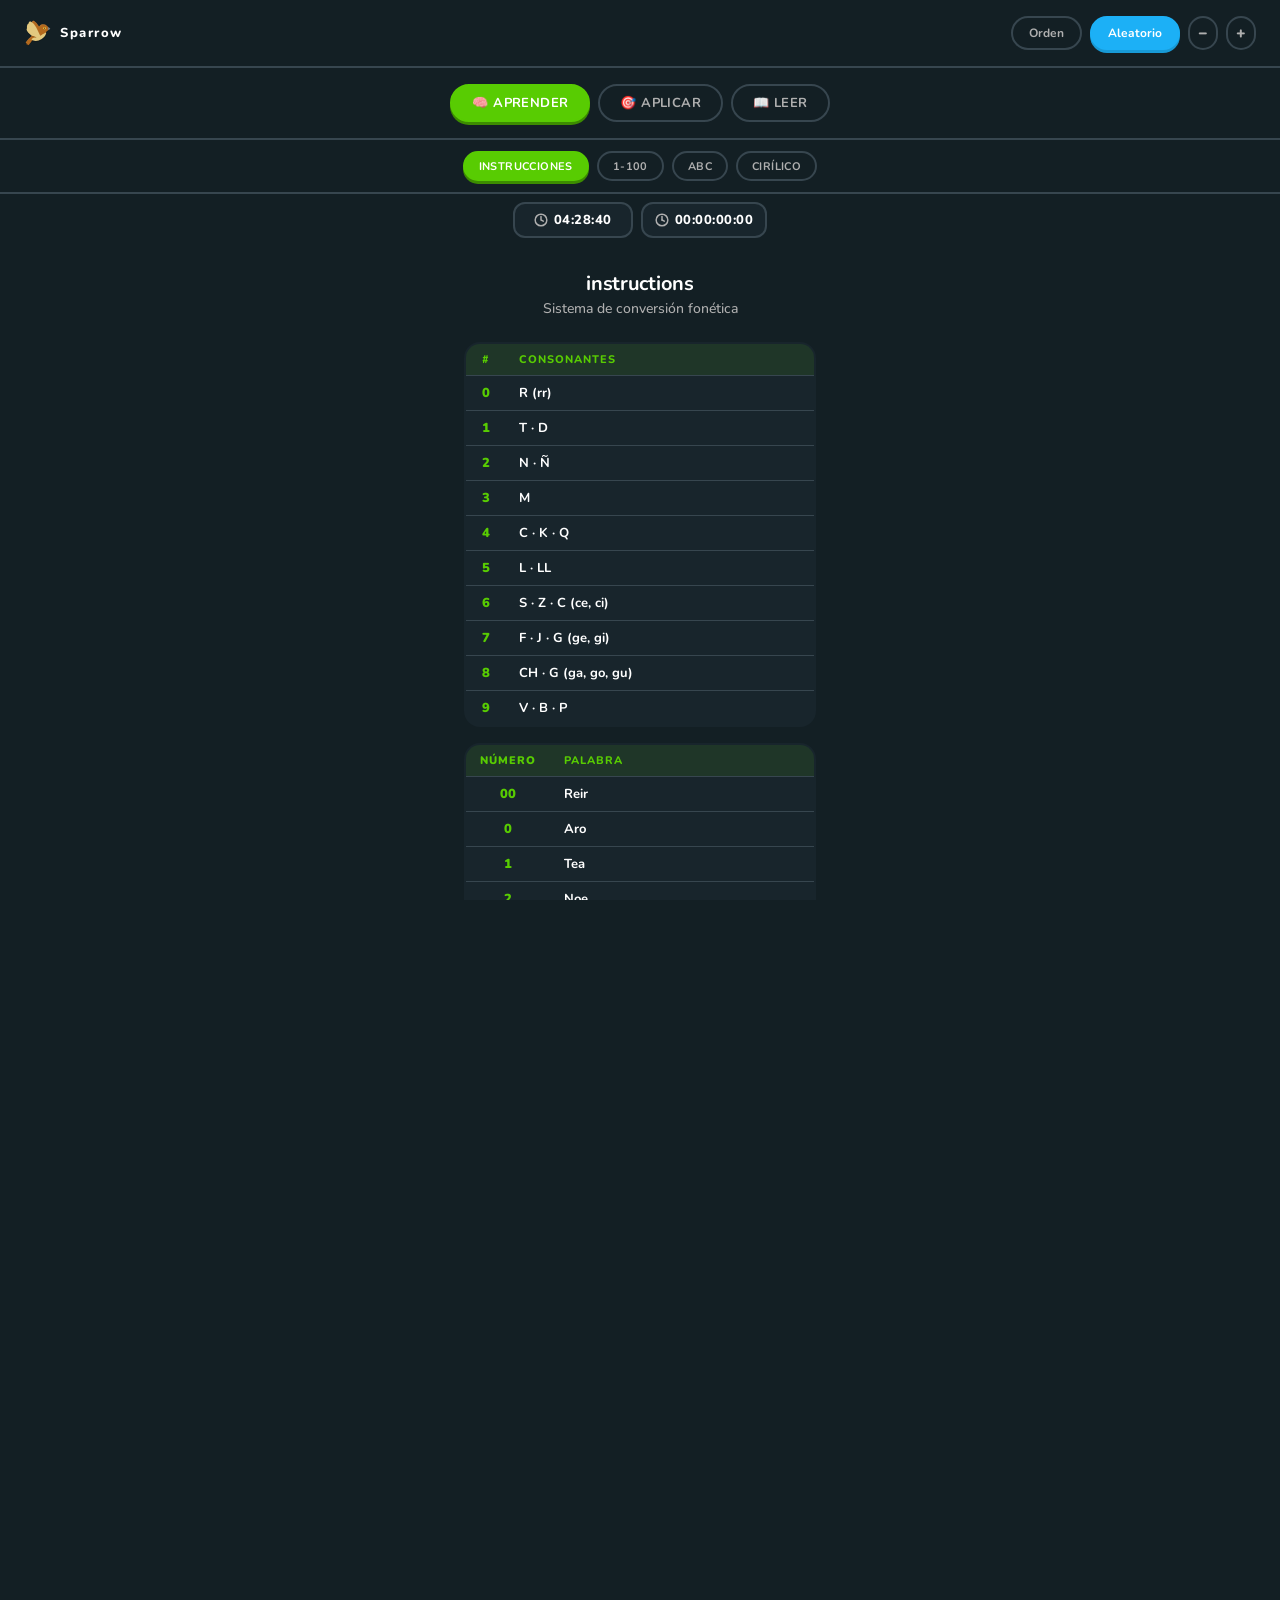
==== index.html @ 5f257c46 "feat: ABC con animales, cirílico con IPA, deck con caras nuevas, selección de palos y códigos C/T/P/" ====
<!DOCTYPE html>
<html lang="es">
<head>
<meta charset="UTF-8">
<meta name="viewport" content="width=device-width, initial-scale=1.0, user-scalable=no, viewport-fit=cover">
<meta name="theme-color" content="#131F24">
<meta name="apple-mobile-web-app-capable" content="yes">
<meta name="apple-mobile-web-app-status-bar-style" content="black-translucent">
<meta name="apple-mobile-web-app-title" content="Sparrow">
<title>Sparrow</title>
<link rel="icon" type="image/svg+xml" href="synaptic.svg">
<link rel="apple-touch-icon" href="icons/icon-192.png">
<link rel="manifest" href="manifest.json">
<link rel="stylesheet" href="css/style.css">
</head>
<body>

<div class="app">

  <div class="top-bar">
    <div class="top-bar-brand">
      <img src="synaptic.svg" class="logo-icon" width="28" height="28" alt="">
      <span class="logo-text">Sparrow</span>
    </div>
    <div class="top-bar-pills">
      <button class="mode-pill" id="modeOrden">Orden</button>
      <button class="mode-pill active" id="modeAleatorio">Aleatorio</button>
      <button class="mode-pill font-pill" id="fontDown">−</button>
      <button class="mode-pill font-pill" id="fontUp">+</button>
    </div>
  </div>

  <nav class="category-pills" id="mainMenu">
    <button class="cat-pill main-pill aprender-pill" data-menu="aprender">🧠 Aprender</button>
    <button class="cat-pill main-pill aplicar-pill" data-menu="aplicar">🎯 Aplicar</button>
    <button class="cat-pill main-pill leer-pill" data-menu="leer">📖 Leer</button>
  </nav>
  <nav class="sub-pills" id="subMenu"></nav>

  <div class="info-bar">
    <div class="info-module clock-module">
      <svg width="14" height="14" viewBox="0 0 24 24" fill="none" stroke="#AFAFAF" stroke-width="2.5" stroke-linecap="round" stroke-linejoin="round"><circle cx="12" cy="12" r="10"/><polyline points="12 6 12 12 16 14"/></svg>
      <span class="info-value" id="clockDisplay">00:00:00</span>
    </div>
    <div class="info-module timer-module">
      <svg width="14" height="14" viewBox="0 0 24 24" fill="none" stroke="#AFAFAF" stroke-width="2.5" stroke-linecap="round" stroke-linejoin="round"><circle cx="12" cy="12" r="10"/><line x1="12" y1="6" x2="12" y2="12"/><line x1="12" y1="12" x2="16" y2="14"/></svg>
      <span class="info-value" id="timerDisplay">00:00:00:00</span>
    </div>
  </div>

  <main class="content">
    <div class="lesson-header">
      <h2 class="lesson-title" id="lessonTitle">Selecciona un grupo</h2>
      <p class="lesson-subtitle" id="lessonSubtitle">para comenzar a memorizar</p>
    </div>
    <div class="numbers-config" id="numbersConfig" style="display:none">
      <div class="config-arrows">
        <button class="config-arrow" id="numCountUp">▲</button>
        <button class="config-arrow" id="numCountDown">▼</button>
      </div>
      <div class="config-row">
        <label class="config-label">Cantidad</label>
        <input type="number" class="config-input" id="numCount" value="2" min="1" max="100" inputmode="numeric">
      </div>
      <div class="config-row">
        <label class="config-label">Desde</label>
        <input type="number" class="config-input" id="numFrom" value="0" min="0" inputmode="numeric">
      </div>
      <div class="config-row">
        <label class="config-label">Hasta</label>
        <input type="number" class="config-input" id="numTo" value="9" min="1" inputmode="numeric">
      </div>
    </div>
    <div class="binario-config" id="binarioConfig" style="display:none">
      <div class="config-arrows">
        <button class="config-arrow" id="binCountUp">▲</button>
        <button class="config-arrow" id="binCountDown">▼</button>
      </div>
      <div class="config-row">
        <label class="config-label">Cantidad</label>
        <input type="number" class="config-input" id="binCount" value="5" min="1" max="50" inputmode="numeric">
      </div>
    </div>
    <div class="deck-config" id="deckConfig" style="display:none">
      <div class="deck-count-row">
        <div class="config-arrows">
          <button class="config-arrow" id="deckCountUp">▲</button>
          <button class="config-arrow" id="deckCountDown">▼</button>
        </div>
        <div class="config-row">
          <label class="config-label">Cantidad</label>
          <input type="number" class="config-input" id="deckCount" value="1" min="1" max="52" inputmode="numeric">
        </div>
      </div>
      <div class="deck-suits" id="deckSuits">
        <button class="mode-pill suit-pill active" id="suitAll" title="Todos los palos" aria-label="Todos los palos">
          <svg width="18" height="18" viewBox="0 0 24 24" fill="none" stroke="currentColor" stroke-width="2" stroke-linecap="round" stroke-linejoin="round"><rect x="3" y="6" width="16" height="14" rx="2"/><path d="M6 4h13a2 2 0 0 1 2 2v11"/></svg>
        </button>
        <button class="mode-pill suit-pill active" data-suit="♥">♥</button>
        <button class="mode-pill suit-pill active" data-suit="♣">♣</button>
        <button class="mode-pill suit-pill active" data-suit="♠">♠</button>
        <button class="mode-pill suit-pill active" data-suit="♦">♦</button>
      </div>
    </div>
    <div class="personal-config" id="personalConfig" style="display:none">
      <textarea class="personal-textarea" id="personalTextarea" rows="3" placeholder="Pega tus palabras... (coma, espacio o salto de línea)"></textarea>
      <div class="personal-modes">
        <button class="mode-pill" id="personalWord">Palabras</button>
        <button class="mode-pill active" id="personalStory">Historia</button>
      </div>
    </div>
    <div class="instructions-table" id="instructionsTable" style="display:none">
      <table>
        <thead><tr><th>#</th><th>Consonantes</th></tr></thead>
        <tbody>
          <tr><td>0</td><td>R (rr)</td></tr>
          <tr><td>1</td><td>T · D</td></tr>
          <tr><td>2</td><td>N · Ñ</td></tr>
          <tr><td>3</td><td>M</td></tr>
          <tr><td>4</td><td>C · K · Q</td></tr>
          <tr><td>5</td><td>L · LL</td></tr>
          <tr><td>6</td><td>S · Z · C (ce, ci)</td></tr>
          <tr><td>7</td><td>F · J · G (ge, gi)</td></tr>
          <tr><td>8</td><td>CH · G (ga, go, gu)</td></tr>
          <tr><td>9</td><td>V · B · P</td></tr>
        </tbody>
      </table>
      <table>
        <thead><tr><th>Número</th><th>Palabra</th></tr></thead>
        <tbody>
          <tr><td>00</td><td>Reir</td></tr>
          <tr><td>0</td><td>Aro</td></tr>
          <tr><td>1</td><td>Tea</td></tr>
          <tr><td>2</td><td>Noe</td></tr>
          <tr><td>3</td><td>Amo</td></tr>
          <tr><td>4</td><td>Oca</td></tr>
          <tr><td>5</td><td>Ley</td></tr>
          <tr><td>6</td><td>Oso</td></tr>
          <tr><td>7</td><td>Fea</td></tr>
          <tr><td>8</td><td>Ucha</td></tr>
          <tr><td>9</td><td>Ave</td></tr>
          <tr><td>10</td><td>Torre</td></tr>
          <tr><td>11</td><td>Teta</td></tr>
          <tr><td>12</td><td>Tina</td></tr>
          <tr><td>13</td><td>Tomo</td></tr>
          <tr><td>14</td><td>Taco</td></tr>
          <tr><td>15</td><td>Tela</td></tr>
          <tr><td>16</td><td>Tez</td></tr>
          <tr><td>17</td><td>Tufo</td></tr>
          <tr><td>18</td><td>Techo</td></tr>
          <tr><td>19</td><td>Tubo</td></tr>
          <tr><td>20</td><td>Nuera</td></tr>
          <tr><td>21</td><td>Nido</td></tr>
          <tr><td>22</td><td>Niño</td></tr>
          <tr><td>23</td><td>Nomo</td></tr>
          <tr><td>24</td><td>Naco</td></tr>
          <tr><td>25</td><td>Nilo</td></tr>
          <tr><td>26</td><td>Nuez</td></tr>
          <tr><td>27</td><td>Naife</td></tr>
          <tr><td>28</td><td>Nicho</td></tr>
          <tr><td>29</td><td>Nube</td></tr>
          <tr><td>30</td><td>Mar</td></tr>
          <tr><td>31</td><td>Mito</td></tr>
          <tr><td>32</td><td>Mono</td></tr>
          <tr><td>33</td><td>Mama</td></tr>
          <tr><td>34</td><td>Meca</td></tr>
          <tr><td>35</td><td>Mulo</td></tr>
          <tr><td>36</td><td>Mesa</td></tr>
          <tr><td>37</td><td>Mufo</td></tr>
          <tr><td>38</td><td>Mecha</td></tr>
          <tr><td>39</td><td>Mapa</td></tr>
          <tr><td>40</td><td>Corro</td></tr>
          <tr><td>41</td><td>Codo</td></tr>
          <tr><td>42</td><td>Cuna</td></tr>
          <tr><td>43</td><td>Cama</td></tr>
          <tr><td>44</td><td>Coco</td></tr>
          <tr><td>45</td><td>Cola</td></tr>
          <tr><td>46</td><td>Cazo</td></tr>
          <tr><td>47</td><td>Café</td></tr>
          <tr><td>48</td><td>Coche</td></tr>
          <tr><td>49</td><td>Cubo</td></tr>
          <tr><td>50</td><td>Lira</td></tr>
          <tr><td>51</td><td>Loto</td></tr>
          <tr><td>52</td><td>Luna</td></tr>
          <tr><td>53</td><td>Lima</td></tr>
          <tr><td>54</td><td>Loco</td></tr>
          <tr><td>55</td><td>Lulu</td></tr>
          <tr><td>56</td><td>Lazo</td></tr>
          <tr><td>57</td><td>Elfo</td></tr>
          <tr><td>58</td><td>Lucha</td></tr>
          <tr><td>59</td><td>Lupa</td></tr>
          <tr><td>60</td><td>Suero</td></tr>
          <tr><td>61</td><td>Ostia</td></tr>
          <tr><td>62</td><td>Zona</td></tr>
          <tr><td>63</td><td>Sima</td></tr>
          <tr><td>64</td><td>Saco</td></tr>
          <tr><td>65</td><td>Sol</td></tr>
          <tr><td>66</td><td>Seso</td></tr>
          <tr><td>67</td><td>Sofa</td></tr>
          <tr><td>68</td><td>Asecho</td></tr>
          <tr><td>69</td><td>Sapo</td></tr>
          <tr><td>70</td><td>Faro</td></tr>
          <tr><td>71</td><td>Foto</td></tr>
          <tr><td>72</td><td>Faena</td></tr>
          <tr><td>73</td><td>Fama</td></tr>
          <tr><td>74</td><td>Foca</td></tr>
          <tr><td>75</td><td>Fiel</td></tr>
          <tr><td>76</td><td>Fosa</td></tr>
          <tr><td>77</td><td>Fofo</td></tr>
          <tr><td>78</td><td>Ficha</td></tr>
          <tr><td>79</td><td>Fobia</td></tr>
          <tr><td>80</td><td>Chorro</td></tr>
          <tr><td>81</td><td>Chita</td></tr>
          <tr><td>82</td><td>Chino</td></tr>
          <tr><td>83</td><td>Chama</td></tr>
          <tr><td>84</td><td>Cheque</td></tr>
          <tr><td>85</td><td>Chal</td></tr>
          <tr><td>86</td><td>Choza</td></tr>
          <tr><td>87</td><td>Enchufa</td></tr>
          <tr><td>88</td><td>Chacha</td></tr>
          <tr><td>89</td><td>Chapa</td></tr>
          <tr><td>90</td><td>Burro</td></tr>
          <tr><td>91</td><td>Pito</td></tr>
          <tr><td>92</td><td>Pino</td></tr>
          <tr><td>93</td><td>Puma</td></tr>
          <tr><td>94</td><td>Vaca</td></tr>
          <tr><td>95</td><td>Bala</td></tr>
          <tr><td>96</td><td>Buzo</td></tr>
          <tr><td>97</td><td>Bife</td></tr>
          <tr><td>98</td><td>Bache</td></tr>
          <tr><td>99</td><td>Pipa</td></tr>
          <tr><td>100</td><td>Torero</td></tr>
        </tbody>
      </table>
      <table>
        <thead><tr><th>#</th><th>Cirílico</th></tr></thead>
        <tbody>
          <tr><td>1</td><td>А</td></tr>
          <tr><td>2</td><td>Б</td></tr>
          <tr><td>3</td><td>В</td></tr>
          <tr><td>4</td><td>Г</td></tr>
          <tr><td>5</td><td>Д</td></tr>
          <tr><td>6</td><td>Е</td></tr>
          <tr><td>7</td><td>Ё</td></tr>
          <tr><td>8</td><td>Ж</td></tr>
          <tr><td>9</td><td>З</td></tr>
          <tr><td>10</td><td>И</td></tr>
          <tr><td>11</td><td>Й</td></tr>
          <tr><td>12</td><td>К</td></tr>
          <tr><td>13</td><td>Л</td></tr>
          <tr><td>14</td><td>М</td></tr>
          <tr><td>15</td><td>Н</td></tr>
          <tr><td>16</td><td>О</td></tr>
          <tr><td>17</td><td>П</td></tr>
          <tr><td>18</td><td>Р</td></tr>
          <tr><td>19</td><td>С</td></tr>
          <tr><td>20</td><td>Т</td></tr>
          <tr><td>21</td><td>У</td></tr>
          <tr><td>22</td><td>Ф</td></tr>
          <tr><td>23</td><td>Х</td></tr>
          <tr><td>24</td><td>Ц</td></tr>
          <tr><td>25</td><td>Ч</td></tr>
          <tr><td>26</td><td>Ш</td></tr>
          <tr><td>27</td><td>Щ</td></tr>
          <tr><td>28</td><td>Ъ</td></tr>
          <tr><td>29</td><td>Ы</td></tr>
          <tr><td>30</td><td>Ь</td></tr>
          <tr><td>31</td><td>Э</td></tr>
          <tr><td>32</td><td>Ю</td></tr>
          <tr><td>33</td><td>Я</td></tr>
        </tbody>
      </table>
      <table>
        <thead><tr><th>Carta</th><th>Palabra</th></tr></thead>
        <tbody>
          <tr><td>♥ A</td><td>Cai</td></tr>
          <tr><td>♥ 2</td><td>Can</td></tr>
          <tr><td>♥ 3</td><td>Com</td></tr>
          <tr><td>♥ 4</td><td>Caca</td></tr>
          <tr><td>♥ 5</td><td>Cal</td></tr>
          <tr><td>♥ 6</td><td>Caceria</td></tr>
          <tr><td>♥ 7</td><td>Cofre</td></tr>
          <tr><td>♥ 8</td><td>Caucho</td></tr>
          <tr><td>♥ 9</td><td>Caviar</td></tr>
          <tr><td>♥ 10</td><td>Carro</td></tr>
          <tr><td>♥ J</td><td>Cajón</td></tr>
          <tr><td>♥ Q</td><td>Quicullo</td></tr>
          <tr><td>♥ K</td><td>Cekar</td></tr>
          <tr><td>♣ A</td><td>Taz</td></tr>
          <tr><td>♣ 2</td><td>Tinto</td></tr>
          <tr><td>♣ 3</td><td>Timo</td></tr>
          <tr><td>♣ 4</td><td>Tac</td></tr>
          <tr><td>♣ 5</td><td>Tallo</td></tr>
          <tr><td>♣ 6</td><td>Tiza</td></tr>
          <tr><td>♣ 7</td><td>Tifón</td></tr>
          <tr><td>♣ 8</td><td>Techo</td></tr>
          <tr><td>♣ 9</td><td>Tampób</td></tr>
          <tr><td>♣ 10</td><td>Tarro</td></tr>
          <tr><td>♣ J</td><td>Tejon</td></tr>
          <tr><td>♣ Q</td><td>Tequila</td></tr>
          <tr><td>♣ K</td><td>Tikuna</td></tr>
          <tr><td>♠ A</td><td>Pala</td></tr>
          <tr><td>♠ 2</td><td>Pan</td></tr>
          <tr><td>♠ 3</td><td>Poma</td></tr>
          <tr><td>♠ 4</td><td>Peca</td></tr>
          <tr><td>♠ 5</td><td>Pelo</td></tr>
          <tr><td>♠ 6</td><td>Pasas</td></tr>
          <tr><td>♠ 7</td><td>Puf</td></tr>
          <tr><td>♠ 8</td><td>Pecho</td></tr>
          <tr><td>♠ 9</td><td>Pibe</td></tr>
          <tr><td>♠ 10</td><td>Parra</td></tr>
          <tr><td>♠ J</td><td>Pujar</td></tr>
          <tr><td>♠ Q</td><td>Pequeca</td></tr>
          <tr><td>♠ K</td><td>Pekado</td></tr>
          <tr><td>♦ A</td><td>Dia</td></tr>
          <tr><td>♦ 2</td><td>Don</td></tr>
          <tr><td>♦ 3</td><td>Damian</td></tr>
          <tr><td>♦ 4</td><td>Doctor</td></tr>
          <tr><td>♦ 5</td><td>Dalmata</td></tr>
          <tr><td>♦ 6</td><td>Disco</td></tr>
          <tr><td>♦ 7</td><td>Diferente</td></tr>
          <tr><td>♦ 8</td><td>Ducha</td></tr>
          <tr><td>♦ 9</td><td>Diva</td></tr>
          <tr><td>♦ 10</td><td>Dardo</td></tr>
          <tr><td>♦ J</td><td>Dejó</td></tr>
          <tr><td>♦ Q</td><td>Doqumento</td></tr>
          <tr><td>♦ K</td><td>Dekalogo</td></tr>
        </tbody>
      </table>
    </div>
    <div class="card-wrapper" id="cardContainer">
      <div class="empty-state" id="emptyState" style="display:none"></div>
    </div>
    <div class="recall-compare" id="recallCompare" style="display:none">
      <input type="text" class="recall-input" id="recallInput" placeholder="Escribe lo que recuerdas..." autocomplete="off">
      <button class="compare-btn" id="compareBtn">COMPARAR</button>
      <svg class="clean-icon" id="cleanBtn" width="36" height="36" viewBox="0 0 64 64" xmlns="http://www.w3.org/2000/svg">
        <rect x="6" y="7" width="52" height="52" rx="5" ry="5" style="opacity:.2"/>
        <rect x="6" y="6" width="52" height="52" rx="5" ry="5" style="fill:#aa86f1"/>
        <path d="m11 6c-2.77 0-5 2.23-5 5v1c0-2.77 2.23-5 5-5h42c2.77 0 5 2.23 5 5v-1c0-2.77-2.23-5-5-5h-42z" style="fill:#ffffff;opacity:.2"/>
        <g transform="translate(-3,4.8e-4)">
          <path d="m29.248 30.132-3.4134 3.943-2.6318 2.595-2.93 1.9906-3.5234 1.8785-4.082 1.5367-2.5564 0.604-0.1102 0.336 0.1477 0.90234 0.5935 1.5039 1.2595 2.48 1.2246 1.8375 2.374 2.5184 1.0742 1.0883 0.96412 0.3418 4.3748-0.04102-2.5942 1.802-0.03759 0.4539 1.5576 1.2387 2.1136 1.2387c2.7324 1.543 5.1938-1.5066 5.1938-1.5066s-1.3248 2.3116-1.2434 3.1254h2.597l1.3723-0.22422 1.5576-0.79024-0.521 0.82578 2.8226 0.03554c2.9784-0.07104 4.9474-1.8138 6.7112-3.6804l1.853-2.2176 1.4475-2.2148 1.0742-2.029 1.708-4.0196 1.2971-3.2676 0.6311-1.7309h-0.615l-4.689-0.5496c-3.7654-1.0803-5.7944-3.895-9.284-6.0484l-2.8924-1.8047-2.2988-1.3891-0.333-0.48946-0.06714-0.1914-0.12622-0.08202z" style="fill:#fed24c"/>
          <path d="m50.3 5.4653-2.7268 5.2074-2.3582 5.3118-2.8854 5.7936-1.9936 4.7656-2.2156-0.9435-3.1906-1.3932h-0.7808l-0.66586 0.1887-1.0741 1.4293-3.1152 4.1674 0.14666 0.41354 0.33294 0.48982 2.2988 1.3892 2.8934 1.8027c3.4896 2.1536 5.5176 4.9682 9.283 6.0484l4.6882 0.5522h0.78872l0.05152-0.20878 0.68172-4.2518 0.55884-3.4368 0.05546-0.73472-0.40824-0.77086-2.7466-1.2767-1.5933-0.69458-0.97502-0.63436-0.11098-0.04818 0.13078-0.2128 1.629-4.0912 1.4665-3.6134 1.8351-4.8862 1.4189-3.4568 1.2049-3.0794 0.9897-2.9842c0.592-2.2294-2.012-3.435-3.614-0.8426z" style="fill:#c2352a"/>
          <path d="m29.248 30.131v2e-3l-3.4141 3.9414-2.6309 2.5957-2.9297 1.9902-3.523 1.879-4.082 1.537-2.557 0.604-0.111 0.336 0.10938 0.66797 2e-3 -0.0039 2.5566-0.60352 4.082-1.5371 3.5234-1.8789 2.9297-1.9902 2.6309-2.5957 3.4141-3.9414v-2e-3l0.12695 0.08203 0.06641 0.19141 0.33398 0.49023 2.2988 1.3887 2.8926 1.8047c3.4896 2.1534 5.5178 4.9685 9.2832 6.0488l4.6895 0.54883h0.25l0.36524-1h-0.616l-4.689-0.549c-3.765-1.081-5.794-3.896-9.283-6.049l-2.893-1.805-2.299-1.388-0.334-0.491-0.066-0.191zm-7.2344 24.516-1.459 0.01367-1.1348 0.78906-0.03906 0.45312 0.38477 0.30664zm6.2324 3.2266s-0.34091 0.42301-0.9082 0.87305c-0.201 0.49-0.363 0.967-0.334 1.253h0.22852c0.3584-0.96671 1.0137-2.127 1.0137-2.127zm24.057-53.87c-0.66118 0.050258-1.4032 0.48879-2.0039 1.4609h2e-3l-2.7285 5.207-2.3574 5.3125-2.8848 5.793-1.9941 4.7656-2.2148-0.94336-3.1914-1.3926h-0.78125l-0.66602 0.18945-1.0742 1.4277-3.1152 4.168 0.14844 0.41406 0.13672 0.20312 2.8301-3.7852 1.0742-1.4297 0.66602-0.1875h0.78125l3.1914 1.3926 2.2148 0.94336 1.9941-4.7656 2.8848-5.793 2.3574-5.3125 2.7285-5.207h-2e-3c1.302-2.1075 3.267-1.7065 3.64-0.2863 0.283-1.3246-0.568-2.2569-1.635-2.1758zm-6.7051 24.838-0.22852 0.57617-0.13086 0.21289 0.11133 0.04883 0.97461 0.63476 1.5938 0.69336 2.7461 1.2773 0.33398 0.63086 0.01953-0.125 0.05469-0.73438-0.4082-0.77148-2.7461-1.2773-1.5938-0.69336z" style="fill:#ffffff;opacity:.2"/>
          <path d="m49.189 41.686-0.26758 0.73047-1.2969 3.2676-1.707 4.0195-1.0742 2.0293-1.4473 2.2148-1.8535 2.2188c-1.7638 1.8666-3.7325 3.6086-6.7109 3.6797l-2.8223-0.03516 0.51953-0.82617-1.5566 0.79102-1.373 0.22266h-2.367c-0.147 0.396-0.252 0.764-0.228 1.001h2.5957l1.373-0.22461 1.5566-0.79102-0.51953 0.82617 2.8223 0.03516c2.9784-0.07104 4.9471-1.8131 6.7109-3.6797l1.8535-2.2188 1.4473-2.2148 1.0742-2.0293 1.707-4.0195 1.2969-3.2676 0.63281-1.7305zm-39.08 1.998-0.109 0.332 0.14844 0.90234 0.59375 1.5039 1.2598 2.4805 1.2246 1.8379 2.373 2.5176 1.0742 1.0879 0.96484 0.3418 2.916-0.02734 1.459-1.0137-4.375 0.04102-0.96484-0.3418-1.0742-1.0879-2.373-2.5176-1.2246-1.8379-1.2598-2.4805-0.59375-1.5039zm9.6562 12.525-0.3457 0.24024-0.03906 0.45312 1.5586 1.2383 2.1133 1.2402c1.7171 0.96964 3.3257 0.12637 4.2852-0.63476 0.36948-0.90512 0.9082-1.873 0.9082-1.873s-2.461 3.0508-5.1934 1.5078l-2.113-1.239zm34.173-50.029c-0.0092 0.042952-0.01182 0.083192-0.02344 0.12695l-0.99023 2.9844-1.2051 3.0801-1.418 3.457-1.8359 4.8848-1.4668 3.6152-1.6289 4.0898-0.13086 0.21289 0.11133 0.04883 0.24805 0.16211 1.4004-3.5137 1.4668-3.6133 1.8359-4.8867 1.418-3.457 1.2051-3.0801 0.99023-2.9844c0.111-0.41801 0.10948-0.79921 0.02344-1.127zm-24.359 24.43-0.28516 0.38281 0.14844 0.41406 0.33203 0.49023 2.2988 1.3887 2.8926 1.8027c3.4896 2.1536 5.5178 4.9686 9.2832 6.0488l4.689 0.55h0.78711l0.05273-0.20703 0.68164-4.252 0.55859-3.4375 0.05469-0.73438-0.07422-0.14062-0.53906 3.3105-0.68164 4.252-0.053 0.209h-0.787l-4.6895-0.55078c-3.7654-1.0802-5.7936-3.8952-9.2832-6.0488l-2.8926-1.8027-2.2988-1.3887z" style="opacity:.2"/>
        </g>
      </svg>
    </div>
  </main>

  <div class="bottom-controls">
    <div class="mode-bar">
      <button class="mode-pill" id="modeTraining">Entrenar</button>
      <button class="mode-pill active" id="modeRecall">Recordar</button>
    </div>
    <div class="speed-box">
      <div class="speed-label-row">
        <svg class="speed-icon-small" width="14" height="14" viewBox="0 0 24 24" fill="none" stroke="#AFAFAF" stroke-width="2.5" stroke-linecap="round"><circle cx="12" cy="12" r="10"/><polyline points="12 6 12 12 16 14"/></svg>
        <span class="speed-title">VELOCIDAD</span>
      </div>
      <div class="speed-input-row">
        <input type="text" class="speed-input" id="speedInput" value="0.10" inputmode="decimal" autocomplete="off">
        <div class="speed-arrows">
          <button class="speed-arrow" id="speedUp">▲</button>
          <button class="speed-arrow" id="speedDown">▼</button>
        </div>
        <span class="speed-unit">segundos</span>
      </div>
      <div class="speed-timer" id="speedTimer" style="display:none">
        <div class="timer-arrows">
          <div class="timer-col">
            <span class="timer-label">Min</span>
            <button class="speed-arrow" id="timerMinUp">▲</button>
            <button class="speed-arrow" id="timerMinDown">▼</button>
          </div>
          <div class="timer-col">
            <span class="timer-label">Seg</span>
            <button class="speed-arrow" id="timerSecUp">▲</button>
            <button class="speed-arrow" id="timerSecDown">▼</button>
          </div>
        </div>
        <div class="timer-display" id="timerValue">00:00</div>
      </div>
      <div class="speed-bar">
        <div class="speed-fill" id="speedFill"></div>
      </div>
      <div class="speed-limits">
        <span>0.10s</span>
        <span>5m</span>
      </div>
    </div>
    <div class="action-buttons">
      <button class="duo-btn play-btn" id="pauseBtn">
        <svg class="btn-icon" width="20" height="20" viewBox="0 0 24 24" fill="currentColor"><polygon points="5 3 19 12 5 21 5 3"/></svg>
        <span class="btn-label">COMENZAR</span>
      </button>
      <button class="duo-btn clear-btn" id="clearBtn">
        <svg class="btn-icon" width="20" height="20" viewBox="0 0 24 24" fill="none" stroke="currentColor" stroke-width="3" stroke-linecap="round"><line x1="6" y1="6" x2="18" y2="18"/><line x1="18" y1="6" x2="6" y2="18"/></svg>
        <span class="btn-label">LIMPIAR</span>
      </button>
    </div>
  </div>

  <footer class="footer">
    <div class="footer-container">
      <div class="footer-brand">
        <h3 class="footer-title">Sparrow</h3>
        <div class="footer-social">
          <a href="https://github.com/soyjacqueshauzeur" target="_blank" rel="noopener noreferrer" aria-label="GitHub">
            <svg width="20" height="20" viewBox="0 0 24 24" fill="currentColor"><path d="M12 0C5.374 0 0 5.373 0 12c0 5.302 3.438 9.8 8.207 11.387.599.111.793-.261.793-.577v-2.234c-3.338.726-4.033-1.416-4.033-1.416-.546-1.387-1.333-1.756-1.333-1.756-1.089-.745.083-.729.083-.729 1.205.084 1.839 1.237 1.839 1.237 1.07 1.834 2.807 1.304 3.492.997.107-.775.418-1.305.762-1.604-2.665-.305-5.467-1.334-5.467-5.931 0-1.311.469-2.381 1.236-3.221-.124-.303-.535-1.524.117-3.176 0 0 1.008-.322 3.301 1.23A11.509 11.509 0 0112 5.803c1.02.005 2.047.138 3.006.404 2.291-1.552 3.297-1.23 3.297-1.23.653 1.653.242 2.874.118 3.176.77.84 1.235 1.911 1.235 3.221 0 4.609-2.807 5.624-5.479 5.921.43.372.823 1.102.823 2.222v3.293c0 .319.192.694.801.576C20.566 21.797 24 17.3 24 12c0-6.627-5.373-12-12-12z"/></svg>
          </a>
          <a href="https://t.me/soyjacqueshauzeur" target="_blank" rel="noopener noreferrer" aria-label="Telegram">
            <svg width="20" height="20" viewBox="0 0 24 24" fill="currentColor"><path d="M12 2C6.48 2 2 6.48 2 12s4.48 10 10 10 10-4.48 10-10S17.52 2 12 2zm4.64 6.8c-.15 1.58-.8 5.42-1.13 7.19-.14.75-.42 1-.68 1.03-.58.05-1.02-.38-1.58-.75-.88-.58-1.38-.94-2.23-1.5-.99-.65-.35-1.01.22-1.59.15-.15 2.71-2.48 2.76-2.69a.2.2 0 0 0-.05-.18c-.06-.05-.14-.03-.21-.02-.09.02-1.49.95-4.22 2.79-.4.27-.76.41-1.08.4-.36-.01-1.04-.2-1.55-.37-.63-.2-1.12-.31-1.08-.66.02-.18.27-.36.74-.55 2.87-1.25 4.79-2.08 5.76-2.48 2.74-1.14 3.31-1.34 3.68-1.34.08 0 .27.02.39.12.1.08.13.19.14.27-.01.06.01.24 0 .38z"/></svg>
          </a>
          <a href="https://instagram.com/soyjacqueshauzeur" target="_blank" rel="noopener noreferrer" aria-label="Instagram">
            <svg width="20" height="20" viewBox="0 0 24 24" fill="currentColor"><path d="M12 2.163c3.204 0 3.584.012 4.85.07 3.252.148 4.771 1.691 4.919 4.919.058 1.265.069 1.645.069 4.849 0 3.205-.012 3.584-.069 4.849-.149 3.225-1.664 4.771-4.919 4.919-1.266.058-1.644.07-4.85.07-3.204 0-3.584-.012-4.849-.07-3.26-.149-4.771-1.699-4.919-4.92-.058-1.265-.07-1.644-.07-4.849 0-3.204.013-3.583.07-4.849.149-3.227 1.664-4.771 4.919-4.919 1.266-.057 1.645-.069 4.849-.069zm0-2.163c-3.259 0-3.667.014-4.947.072-4.358.2-6.78 2.618-6.98 6.98-.059 1.281-.073 1.689-.073 4.948 0 3.259.014 3.668.072 4.948.2 4.358 2.618 6.78 6.98 6.98 1.281.058 1.689.072 4.948.072 3.259 0 3.668-.014 4.948-.072 4.354-.2 6.782-2.618 6.979-6.98.059-1.28.073-1.689.073-4.948 0-3.259-.014-3.667-.072-4.947-.196-4.354-2.617-6.78-6.979-6.98-1.281-.059-1.69-.073-4.949-.073zm0 5.838c-3.403 0-6.162 2.759-6.162 6.162s2.759 6.163 6.162 6.163 6.162-2.759 6.162-6.163c0-3.403-2.759-6.162-6.162-6.162zm0 10.162c-2.209 0-4-1.79-4-4 0-2.209 1.791-4 4-4s4 1.791 4 4c0 2.21-1.791 4-4 4zm6.406-11.845c-.796 0-1.441.645-1.441 1.44s.645 1.44 1.441 1.44c.795 0 1.439-.645 1.439-1.44s-.644-1.44-1.439-1.44z"/></svg>
          </a>
        </div>
      </div>
      <div class="footer-divider"></div>
      <div class="footer-bottom">
        <span class="footer-copyright">Web Dev &copy;<script>document.write(new Date().getFullYear());</script> | <a href="https://t.me/soyjacqueshauzeur">@soyjacqueshauzeur</a></span>
        <div class="footer-links">
          <a href="#">Terms & Conditions</a>
          <a href="#">Privacy Policy</a>
        </div>
      </div>
    </div>
  </footer>

</div>

<script src="js/script.js"></script>
<script src="js/lectura.js" defer></script>
<script>
if ('serviceWorker' in navigator) {
  navigator.serviceWorker.register('sw.js').catch(function () {});
}
</script>
</body>
</html>
---- css/style.css ----
@import url('https://fonts.googleapis.com/css2?family=Nunito:wght@400;500;600;700;800;900&display=swap');

:root {
  --bg: #131F24;
  --bg-darker: #0B1418;
  --bg-card: #18252C;
  --border: #37464F;
  --text: #FFFFFF;
  --text-muted: #AFAFAF;
  --text-dim: #6B7B83;
  --green: #58CC02;
  --green-dark: #46A302;
  --green-shadow: #3C8C00;
  --blue: #1CB0F6;
  --blue-dark: #189AD6;
  --orange: #FF9600;
  --sp-xs: 4px;
  --sp-sm: 8px;
  --sp-md: 16px;
  --sp-lg: 24px;
  --radius-sm: 8px;
  --radius-md: 12px;
  --radius-lg: 16px;
  --radius-pill: 999px;
  --card-font-size: 4em;
}

*, *::before, *::after { margin:0; padding:0; box-sizing:border-box; }
html, body { height:100%; overflow-x:hidden; }

body {
  font-family: 'Nunito', 'Segoe UI', system-ui, sans-serif;
  background: var(--bg);
  color: var(--text);
  width: 100%;
  -webkit-tap-highlight-color: transparent;
}

.app {
  display: flex; flex-direction: column;
  min-height: 100%;
}

/* ========== TOP BAR ========== */
.top-bar {
  display: flex; align-items: center; justify-content: space-between;
  padding: var(--sp-md) var(--sp-lg);
  border-bottom: 2px solid var(--border);
}

.top-bar-brand {
  display: flex; align-items: center; gap: var(--sp-sm);
}

.logo-icon {
  flex-shrink: 0;
}

.logo-text {
  font-weight: 800;
  font-size: 13px;
  letter-spacing: 1.5px;
  color: var(--text);
}

.top-bar-pills {
  display: flex; gap: var(--sp-sm);
}

.mode-pill {
  display: flex; align-items: center; justify-content: center;
  height: 34px;
  padding: 0 16px;
  border-radius: var(--radius-pill);
  border: 2px solid var(--border);
  background: transparent;
  font-weight: 700;
  font-size: 12px;
  color: var(--text-muted);
  cursor: pointer;
  font-family: 'Nunito', sans-serif;
  transition: background 0.15s ease, border-color 0.15s ease, color 0.15s ease, box-shadow 0.15s ease;
  white-space: nowrap;
  box-shadow: 0 3px 0 transparent;
}

.mode-pill.active {
  background: var(--blue);
  border-color: var(--blue);
  color: #fff;
  box-shadow: 0 3px 0 var(--blue-dark);
}

.mode-pill.active:active {
  box-shadow: 0 0 0 var(--blue-dark);
}

.font-pill {
  width: 30px;
  padding: 0;
  text-align: center;
  font-size: 16px;
  font-weight: 900;
}

/* ========== MODE BAR ========== */
.mode-bar {
  display: flex; gap: var(--sp-sm);
  justify-content: center;
  margin-bottom: 0.5em;
}

.mode-bar .mode-pill.active {
  background: var(--orange);
  border-color: var(--orange);
  box-shadow: 0 3px 0 #D47A00;
  color: #fff;
}

.mode-bar .mode-pill.active:active {
  box-shadow: 0 0 0 #D47A00;
}

/* ========== CATEGORY PILLS ========== */
.category-pills {
    display: flex;
    gap: var(--sp-sm);
    padding: 1em;
    overflow-x: auto;
    scrollbar-width: none;
    -ms-overflow-style: none;
    border-bottom: 2px solid var(--border);
    flex-wrap: nowrap;
    flex-direction: row;
    align-content: center;
    align-items: unset;
}

.category-pills::-webkit-scrollbar { display:none; }

.cat-pill {
  display: flex;
  align-items: center;
  justify-content: center;
  height: 34px;
  padding: 0 18px;
  background: transparent;
  border: 2px solid var(--border);
  color: var(--text-muted);
  border-radius: var(--radius-pill);
  font-size: 12px;
  font-weight: 700;
  text-transform: uppercase;
  letter-spacing: 0.4px;
  cursor: pointer;
  white-space: nowrap;
  transition: background 0.15s ease, border-color 0.15s ease, color 0.15s ease;
  user-select: none;
  font-family: 'Nunito', sans-serif;
  flex-shrink: 0;
  -webkit-tap-highlight-color: transparent;
  box-shadow: 0 3px 0 transparent;
}

.cat-pill:hover {
  background: rgba(255,255,255,0.04);
}

.cat-pill.active {
  background: var(--green);
  border-color: var(--green);
  color: #fff;
  box-shadow: 0 3px 0 var(--green-shadow);
}

/* ========== MAIN MENU (3 categorías) ========== */
.category-pills {
  justify-content: center;
}

.main-pill {
  height: 38px;
  padding: 0 20px;
  font-size: 13px;
}

.aprender-pill.active {
  background: var(--green);
  border-color: var(--green);
  box-shadow: 0 3px 0 var(--green-shadow);
}

.aplicar-pill.active {
  background: var(--blue);
  border-color: var(--blue);
  box-shadow: 0 3px 0 var(--blue-dark);
}

.leer-pill.active {
  background: var(--orange);
  border-color: var(--orange);
  box-shadow: 0 3px 0 #D47A00;
}

/* ========== SUB MENU ========== */
.sub-pills {
  display: flex;
  gap: var(--sp-sm);
  padding: 0.7em 1em;
  overflow-x: auto;
  scrollbar-width: none;
  -ms-overflow-style: none;
  border-bottom: 2px solid var(--border);
  flex-wrap: nowrap;
}

.sub-pills::-webkit-scrollbar { display: none; }

.sub-pills:empty { display: none; }

.sub-pill {
  height: 30px;
  padding: 0 14px;
  font-size: 11px;
}

.sub-pill[data-set="meses"] { display: none; }

/* ========== INFO BAR ========== */
.info-bar {
  display: flex;
  gap: var(--sp-sm);
  padding: 8px var(--sp-lg);
  justify-content: center;
}

.info-module {
  flex: 0 1 auto;
  min-width: 120px;
  display: flex; align-items: center; gap: 6px;
  background: var(--bg-card);
  border: 2px solid var(--border);
  border-radius: var(--radius-md);
  padding: 7px 12px;
  justify-content: center;
}

.info-value {
  font-weight: 800;
  font-size: 13px;
  color: var(--text);
  font-variant-numeric: tabular-nums;
  letter-spacing: 0.5px;
}

/* ========== CONTENT AREA ========== */
.content {
  flex: 1;
  display: flex; flex-direction: column;
  align-items: center; justify-content: center;
  padding: var(--sp-lg);
  gap: var(--sp-lg);
  overflow-y: auto;
}

.content.no-center {
  justify-content: flex-start;
  padding-bottom: 2em;
}

.lesson-header {
  text-align: center;
}

.lesson-title {
  font-weight: 700;
  font-size: 20px;
  letter-spacing: -0.3px;
  color: var(--text);
}

.lesson-subtitle {
  font-weight: 500;
  font-size: 14px;
  color: var(--text-muted);
  margin-top: 2px;
}

.numbers-config {
  display: flex; gap: var(--sp-sm);
  width: 100%; max-width: 340px;
  padding: 0 4px;
}

.config-row {
  display: flex; flex-direction: column;
  align-items: center; gap: 2px;
  flex: 1;
}

.config-label {
  font-weight: 800;
  font-size: 10px;
  letter-spacing: 1px;
  color: var(--text-dim);
  text-transform: uppercase;
}

.config-input {
  width: 100%;
  background: var(--bg-card);
  border: 2px solid var(--border);
  border-radius: var(--radius-md);
  padding: 8px 4px;
  font-size: 15px;
  font-weight: 800;
  color: var(--text);
  font-family: 'Nunito', sans-serif;
  text-align: center;
  outline: none;
  transition: border-color 0.15s;
}

.config-input:focus {
  border-color: var(--blue);
  box-shadow: 0 0 0 3px rgba(28,176,246,0.15);
}

.config-input-row {
  display: flex; align-items: center; gap: 2px;
  width: 100%;
}

.config-input-row .config-input {
  flex: 1; min-width: 0;
}

.config-arrows {
  display: flex; flex-direction: column;
  gap: 12px;
  flex-shrink: 0;
  padding-right: 0.5em;
}

.config-arrow {
  background: #3c4dff;
  color: #fff;
  border: none;
  border-radius: 4px;
  width: 5em; height: 24px;
  font-size: 10px;
  cursor: pointer;
  display: flex; align-items: center; justify-content: center;
  padding: 0;
  line-height: 1;
  transition: all 0.1s ease;
  appearance: none;
  -webkit-appearance: none;
  touch-action: manipulation;
  font-family: 'Nunito', sans-serif;
  -webkit-tap-highlight-color: transparent;
}

.config-arrow:active {
  transform: scale(0.9);
  opacity: 0.85;
}

.binario-config {
  display: flex; justify-content: center;
  width: 100%; max-width: 340px;
  padding: 0 4px;
}

.binario-config .config-row,
.deck-config .config-row {
  flex: 1;
  max-width: 120px;
}

.deck-config {
  display: flex; flex-direction: column;
  gap: var(--sp-md);
  width: 100%; max-width: 340px;
  padding: 0 4px;
}

.deck-count-row {
  display: flex; justify-content: center;
  width: 100%;
}

.deck-suits {
  display: flex; gap: var(--sp-sm);
  justify-content: center;
  flex-wrap: wrap;
}

.suit-pill {
  min-width: 44px;
  height: 36px;
  padding: 0 12px;
  font-size: 16px;
}

.suit-pill svg { pointer-events: none; }

.suit-pill[data-suit="♥"],
.suit-pill[data-suit="♦"] { color: #FF6B6B; }

.suit-pill[data-suit="♣"],
.suit-pill[data-suit="♠"] { color: #E4E9EC; }

.suit-pill.active { color: #fff; }
.personal-config {
  width: 100%; max-width: 340px;
  padding: 0 4px;
}

.personal-textarea {
  width: 100%;
  font-size: 14px;
  font-weight: 600;
  color: var(--text);
  font-family: Nunito, sans-serif;
  resize: vertical;
  min-height: 120px;
  background: var(--bg-card);
  border: 2px solid var(--border);
  border-radius: var(--radius-md);
  padding: 12px;
  outline: none;
  transition: border-color 0.15s;
}

.personal-textarea:focus {
  border-color: var(--green);
  box-shadow: 0 0 0 3px rgba(88,204,2,0.15);
}

.personal-textarea::placeholder {
  color: var(--text-dim);
  font-weight: 500;
}

.personal-modes {
  display: flex; gap: var(--sp-sm);
  margin-top: var(--sp-sm);
  justify-content: center;
}

.instructions-table {
  width: 100%; max-width: 360px;
  padding: 0 4px;
  display: flex;
  flex-direction: column;
  gap: var(--sp-md);
}

.instructions-table table {
  width: 100%;
  border-collapse: collapse;
  background: var(--bg-card);
  border: 2px solid var(--border);
  border-radius: var(--radius-lg);
  overflow: hidden;
  margin-bottom: 1em;
}

.instructions-table th,
.instructions-table td {
  padding: 8px 14px;
  text-align: left;
  font-weight: 700;
  font-size: 13px;
  border-bottom: 1px solid var(--border);
}

.instructions-table th {
  background: rgba(88,204,2,0.1);
  color: var(--green);
  font-weight: 800;
  font-size: 11px;
  text-transform: uppercase;
  letter-spacing: 1px;
}

.instructions-table th:first-child,
.instructions-table td:first-child {
  text-align: center;
  width: 40px;
  color: var(--green);
  font-weight: 900;
}

.instructions-table td:last-child {
  color: var(--text);
}

.instructions-table tr:last-child td {
  border-bottom: none;
}

.card-wrapper {
  position: relative;
  width: 100%;
  min-height: 120px;
  height: auto;
  max-height: none;
  display: flex; align-items: center; justify-content: center;
  flex-shrink: 0;
}

.card {
  position: relative;
  width: calc(100% - 16px);
  min-width: 305px;
  max-width: 800px;
  height: auto;
  min-height: 180px;
  background: var(--bg-card);
  border: 2px solid var(--border);
  border-radius: var(--radius-lg);
  display: flex; flex-direction: column;
  align-items: center; justify-content: center;
  gap: var(--sp-md);
  opacity: 0;
  transition: opacity 0.15s ease, background 0.2s ease, border-color 0.2s ease;
  pointer-events: none;
  padding: 24px 0.5em;
  box-sizing: border-box;
}

.card.visible {
  opacity: 1;
  pointer-events: auto;
}

.card-top {
  font-size: var(--card-font-size);
  font-weight: 900;
  color: var(--text);
  line-height: 1.1;
  text-align: center;
  word-break: break-word;
  overflow-wrap: break-word;
  max-width: 100%;
}

.card-bottom {
  font-size: calc(var(--card-font-size) * 0.4);
  font-weight: 800;
  color: var(--green);
  text-align: center;
  padding: 8px 24px;
  border: 2px solid var(--border);
  border-radius: var(--radius-md);
  background: rgba(88,204,2,0.06);
}

.card-label {
  position: absolute; top: var(--sp-md); left: var(--sp-lg);
  font-size: 11px; font-weight: 800;
  color: var(--text-dim);
  letter-spacing: 1.5px;
  text-transform: uppercase;
}

.card-index {
  position: absolute; bottom: var(--sp-md); right: var(--sp-lg);
  font-size: 11px; font-weight: 700;
  color: var(--text-dim);
}

.empty-state {
  display: flex; flex-direction: column;
  align-items: center; gap: var(--sp-md);
  position: absolute;
}

.empty-state span {
  font-weight: 600;
  font-size: 14px;
  color: var(--text-dim);
}

.empty-state svg {
  opacity: 0.3;
}

.recall-compare {
  display: flex; gap: var(--sp-sm);
  width: 100%; max-width: 340px;
  margin-top: 8px;
}

.recall-input {
  flex: 1;
  background: var(--bg-card);
  border: 2px solid var(--border);
  border-radius: var(--radius-md);
  padding: 10px 12px;
  font-size: 14px;
  font-weight: 700;
  color: var(--text);
  font-family: 'Nunito', sans-serif;
  outline: none;
  transition: border-color 0.15s;
  min-width: 0;
}

.recall-input:focus {
  border-color: var(--blue);
  box-shadow: 0 0 0 3px rgba(28,176,246,0.15);
}

.compare-btn {
  background: var(--blue);
  color: #fff;
  border: none;
  border-radius: var(--radius-md);
  padding: 0 16px;
  font-weight: 800;
  font-size: 12px;
  text-transform: uppercase;
  letter-spacing: 1px;
  cursor: pointer;
  box-shadow: 0 4px 0 var(--blue-dark);
  transition: all 0.1s ease;
  font-family: 'Nunito', sans-serif;
  white-space: nowrap;
  -webkit-tap-highlight-color: transparent;
}

.compare-btn:active {
  box-shadow: 0 1px 0 var(--blue-dark);
}

.clean-icon {
  width: 46px; height: 46px;
  cursor: pointer;
  flex-shrink: 0;
  -webkit-tap-highlight-color: transparent;
  transition: transform 0.1s ease;
}

.clean-icon:active {
  transform: scale(0.9);
}

.card.correct {
  background: #2D8B2D;
  border-color: #58CC02;
}

.card.incorrect {
  background: #8B2D2D;
  border-color: #E12B44;
}

.card.correct .card-top,
.card.correct .card-bottom {
  color: #fff !important;
}

.card.incorrect .card-top,
.card.incorrect .card-bottom {
  color: #fff !important;
}

.card-divider {
  width: 60%;
  height: 2px;
  background: rgba(255,255,255,0.3);
  margin: 4px 0;
  border-radius: 1px;
}

.card-wrong {
  font-size: calc(var(--card-font-size) * 0.35);
  font-weight: 700;
  color: #FF6B6B;
  text-align: center;
  padding: 0 12px;
  word-break: break-word;
}

/* ========== BOTTOM CONTROLS ========== */
.bottom-controls {
  padding: var(--sp-md) var(--sp-lg);
  border-top: 2px solid var(--border);
  display: flex; flex-direction: column;
  gap: var(--sp-md);
}

.speed-box {
  background: var(--bg-card);
  border: 2px solid var(--border);
  border-radius: var(--radius-lg);
  padding: 14px 18px 12px;
  display: flex; flex-direction: column;
  gap: 10px;
}

.speed-label-row {
  display: flex; align-items: center; gap: 6px;
  margin-bottom: 2px;
}

.speed-icon-small {
  flex-shrink: 0;
  opacity: 0.6;
}

.speed-title {
  font-weight: 800;
  font-size: 11px;
  letter-spacing: 1.5px;
  color: var(--text-dim);
  text-transform: uppercase;
}

.speed-input-row {
  display: flex; align-items: center; gap: var(--sp-sm);
}

.speed-input {
  flex: 1;
  background: var(--bg);
  border: 2px solid var(--border);
  border-radius: var(--radius-md);
  padding: 10px 14px;
  font-size: 22px;
  font-weight: 900;
  color: var(--text);
  font-family: 'Nunito', sans-serif;
  text-align: center;
  outline: none;
  transition: border-color 0.15s;
  font-variant-numeric: tabular-nums;
  min-width: 0;
}

.speed-input:focus {
  border-color: var(--green);
  box-shadow: 0 0 0 3px rgba(88,204,2,0.15);
}

.speed-unit {
  font-weight: 700;
  font-size: 13px;
  color: var(--text-muted);
  white-space: nowrap;
}

.speed-timer {
  display: flex; flex-direction: column;
  align-items: center; gap: 6px;
}

.timer-arrows {
  display: flex; gap: 16px;
}

.timer-col {
  display: flex; flex-direction: column;
  align-items: center; gap: 2px;
}

.timer-label {
  font-weight: 800;
  font-size: 10px;
  letter-spacing: 1px;
  color: var(--text-dim);
  text-transform: uppercase;
}

.timer-display {
  font-weight: 900;
  font-size: 20px;
  color: var(--text);
  font-variant-numeric: tabular-nums;
  letter-spacing: 2px;
}

.speed-arrows {
  display: flex; flex-direction: column;
  gap: 12px;
  margin: 0 4px;
}

.speed-arrow {
  background: #3c4dff;
  color: #fff;
  border: none;
  border-radius: 4px;
  width: 5em; height: 24px;
  font-size: 10px;
  cursor: pointer;
  display: flex; align-items: center; justify-content: center;
  padding: 0;
  line-height: 1;
  transition: all 0.1s ease;
  appearance: none;
  -webkit-appearance: none;
  touch-action: manipulation;
  font-family: 'Nunito', sans-serif;
  -webkit-tap-highlight-color: transparent;
}

.speed-arrow:active {
  transform: scale(0.9);
  opacity: 0.85;
}

.speed-bar {
  position: relative;
  height: 8px;
  background: var(--border);
  border-radius: 4px;
  overflow: hidden;
}

.speed-fill {
  position: absolute;
  left: 0; top: 0; bottom: 0;
  background: linear-gradient(90deg, #58CC02, #89E219, #FFC800, #FF9600, #FF5C00, #E12B44);
  border-radius: 4px;
  transition: width 0.15s ease;
  width: 0%;
}

.speed-limits {
  display: flex; justify-content: space-between;
  font-size: 10px; font-weight: 700;
  color: var(--text-dim);
}

/* ========== DUO 3D BUTTON ========== */
.duo-btn.hidden {
  display: none;
}

.duo-btn {
  display: flex; align-items: center; justify-content: center;
  gap: var(--sp-sm);
  background: var(--green);
  color: #fff;
  border: none;
  border-radius: var(--radius-md);
  padding: 14px 24px;
  font-weight: 800;
  font-size: 13px;
  text-transform: uppercase;
  letter-spacing: 1.5px;
  cursor: pointer;
  box-shadow: 0 4px 0 var(--green-shadow);
  transition: all 0.1s ease;
  font-family: 'Nunito', sans-serif;
  width: 100%;
  -webkit-tap-highlight-color: transparent;
  user-select: none;
  touch-action: manipulation;
}

.duo-btn:active {
  box-shadow: 0 1px 0 var(--green-shadow);
}

.duo-btn.paused {
  background: var(--orange);
  box-shadow: 0 4px 0 #D47A00;
}

.duo-btn.paused:active {
  box-shadow: 0 1px 0 #D47A00;
}

.duo-btn .btn-icon { flex-shrink: 0; pointer-events: none; }
.duo-btn .btn-label { white-space: nowrap; }

.action-buttons {
  display: flex; gap: var(--sp-sm);
}

.action-buttons .duo-btn {
  flex: 0 0 calc(50% - 4px);
  width: auto;
}

.action-buttons .duo-btn.full-width {
  flex: 0 0 100%;
}

.clear-btn {
  background: #3a3a44 !important;
  box-shadow: 0 4px 0 #2a2a32 !important;
}

.clear-btn:active {
  box-shadow: 0 1px 0 #2a2a32 !important;
}

/* ========== RESPONSIVE ========== */
@media (min-width: 900px) {
  .category-pills { justify-content: center; }
  .sub-pills { justify-content: center; }
  .bottom-controls {
    max-width: 500px; margin: 0 auto; width: 100%;
  }
}

/* ========== FOOTER ========== */
.footer {
  width: 100%;
  margin-top: 1.5em;
  background: #0D161A;
  border-top: 1px solid var(--border);
  padding: var(--sp-lg) var(--sp-lg) var(--sp-md);
  font-family: 'Nunito', sans-serif;
}

.footer-container {
  max-width: 600px;
  margin: 0 auto;
  display: flex;
  flex-direction: column;
  gap: var(--sp-md);
}

.footer-brand {
  text-align: center;
}

.footer-title {
  font-weight: 800;
  font-size: 16px;
  letter-spacing: 0.5px;
  color: var(--text);
  margin-bottom: var(--sp-sm);
}

.footer-social {
  display: flex;
  justify-content: center;
  gap: var(--sp-md);
}

.footer-social a {
  display: flex;
  align-items: center;
  justify-content: center;
  width: 40px;
  height: 40px;
  border-radius: 50%;
  background: rgba(255,255,255,0.08);
  color: var(--text-muted);
  transition: all 0.2s ease;
  -webkit-tap-highlight-color: transparent;
}

.footer-social a:hover,
.footer-social a:focus {
  background: var(--blue);
  color: #fff;
  transform: translateY(-2px);
}

.footer-social svg {
  width: 20px;
  height: 20px;
}

.footer-divider {
  width: 100%;
  height: 1px;
  background: var(--border);
  margin: var(--sp-xs) 0;
}

.footer-bottom {
  display: flex;
  flex-direction: column;
  align-items: center;
  gap: 4px;
  text-align: center;
}

.footer-copyright {
  font-weight: 700;
  font-size: 12px;
  color: #24ece7;
  letter-spacing: 0.3px;
}

.footer-copyright a {
  color: #f72a52;
  text-decoration: none;
  transition: opacity 0.15s ease;
}

.footer-copyright a:hover {
  opacity: 0.8;
}

.footer-links {
  display: flex;
  gap: var(--sp-md);
  flex-wrap: wrap;
  justify-content: center;
}

.footer-links a {
  font-weight: 700;
  font-size: 11px;
  color: var(--text-dim);
  text-decoration: none;
  text-transform: uppercase;
  letter-spacing: 0.5px;
  transition: color 0.15s ease;
  -webkit-tap-highlight-color: transparent;
}

.footer-links a:hover,
.footer-links a:focus {
  color: var(--text-muted);
}

@media (min-width: 480px) {
  .footer-bottom {
    flex-direction: row;
    justify-content: space-between;
  }
}

/* ========== LECTURA ========== */
#lecturaModule {
  display: flex;
  flex-direction: column;
  gap: var(--sp-md);
  padding: 0 0 2em 0;
}

.lectura-display-wrap {
  width: 100%;
}

.lectura-card {
  position: relative;
  width: 100%;
  min-height: 120px;
  background: var(--bg-card);
  border: 2px solid var(--border);
  border-radius: var(--radius-lg);
  display: flex;
  flex-direction: column;
  align-items: center;
  justify-content: center;
  gap: var(--sp-md);
  cursor: pointer;
  padding: 30px 0.5em;
  -webkit-tap-highlight-color: transparent;
  transition: border-color 0.15s ease;
}
.lectura-card:hover { border-color: var(--blue); }
.lectura-card .card-top {
  font-size: 38px;
  font-weight: 900;
  color: var(--text);
  line-height: 1.15;
  text-align: center;
  word-break: break-word;
  overflow-wrap: break-word;
  max-width: 100%;
  white-space: pre-wrap;
}

.lectura-progress-wrap {
  display: flex;
  align-items: center;
  gap: var(--sp-sm);
  padding: 0 4px;
}
.lectura-progress-bar {
  flex: 1;
  height: 12px;
  background: var(--border);
  border-radius: 6px;
  overflow: hidden;
  cursor: pointer;
  -webkit-tap-highlight-color: transparent;
}
.lectura-progress-fill {
  height: 100%;
  background: #58CC02;
  border-radius: 6px;
  transition: width 0.15s ease, background 0.2s ease;
  width: 0%;
}
.lectura-progress-label {
  font-weight: 800;
  font-size: 12px;
  color: var(--green);
  min-width: 32px;
  text-align: right;
}
.lectura-timer-label {
  font-weight: 800;
  font-size: 12px;
  color: var(--text-muted);
  font-variant-numeric: tabular-nums;
  min-width: 58px;
  text-align: right;
}

.lectura-nav-row {
  display: flex;
  gap: var(--sp-sm);
  justify-content: center;
}
.lectura-nav-btn {
  width: 40px;
  height: 32px;
  padding: 0;
  font-size: 12px;
}

.lectura-btn-row {
  display: flex;
  gap: var(--sp-sm);
}
.lectura-btn-row .duo-btn { flex: 1; }
.lectura-stop-btn { background: #3a3a44 !important; box-shadow: 0 4px 0 #2a2a32 !important; }
.lectura-stop-btn:active { box-shadow: 0 1px 0 #2a2a32 !important; }

.lectura-extra-btns {
  display: flex;
  flex-wrap: wrap;
  gap: var(--sp-sm);
  justify-content: center;
}
.lectura-extra-btns .mode-pill { font-size: 11px; padding: 0 12px; height: 28px; }

.lectura-textarea-wrap {
  width: 100%;
  display: flex;
  flex-direction: column;
  gap: var(--sp-sm);
}
.lectura-textarea {
  width: 100%;
  font-size: 14px;
  font-weight: 600;
  color: var(--text);
  font-family: Nunito, sans-serif;
  resize: vertical;
  min-height: 60px;
  background: var(--bg-card);
  border: 2px solid var(--border);
  border-radius: var(--radius-md);
  padding: 12px;
  outline: none;
  transition: border-color 0.15s;
}
.lectura-textarea:focus {
  border-color: var(--green);
  box-shadow: 0 0 0 3px rgba(88,204,2,0.15);
}

.lectura-speed-box { width: 100%; }

.lectura-speed-input-row {
  display: flex;
  align-items: center;
  gap: var(--sp-sm);
}

.lectura-wpm-btn {
  width: 40px;
  height: 40px;
  padding: 0;
  font-size: 14px;
  flex-shrink: 0;
}

.lectura-wpm-input {
  flex: 1;
  min-width: 0;
}

.lectura-font-row {
  display: flex;
  align-items: center;
  justify-content: center;
  gap: var(--sp-md);
}
.lectura-font-size {
  font-weight: 800;
  font-size: 13px;
  color: var(--text-muted);
  min-width: 42px;
  text-align: center;
}

.lectura-source-row {
  display: flex;
  flex-wrap: wrap;
  gap: var(--sp-sm);
  justify-content: center;
}
.lectura-source-row .mode-pill { font-size: 11px; padding: 0 14px; }

/* ========== LECTURA PANEL (OVERLAY) ========== */
.lectura-panel-overlay {
  position: fixed;
  inset: 0;
  z-index: 1000;
  background: rgba(0,0,0,0.6);
  display: none;
  justify-content: center;
  align-items: flex-end;
}
.lectura-panel {
  width: 100%;
  max-width: 500px;
  max-height: 75vh;
  background: var(--bg-darker);
  border: 2px solid var(--border);
  border-radius: var(--radius-lg) var(--radius-lg) 0 0;
  display: flex;
  flex-direction: column;
  overflow: hidden;
  animation: slideUp 0.25s ease;
}
@keyframes slideUp { from { transform: translateY(100%); } to { transform: translateY(0); } }
.lectura-panel-header {
  display: flex;
  justify-content: space-between;
  align-items: center;
  padding: 12px var(--sp-lg);
  border-bottom: 2px solid var(--border);
  font-weight: 800;
  font-size: 14px;
  color: var(--text);
}
.lectura-panel-close {
  background: none;
  border: none;
  color: var(--text-muted);
  font-size: 22px;
  cursor: pointer;
  line-height: 1;
  font-family: Nunito, sans-serif;
}
.lectura-panel-tabs {
  display: flex;
  gap: var(--sp-sm);
  padding: var(--sp-sm) var(--sp-md);
  overflow-x: auto;
  scrollbar-width: none;
  border-bottom: 1px solid var(--border);
}
.lectura-panel-tabs::-webkit-scrollbar { display: none; }
.lectura-panel-tabs .mode-pill { font-size: 11px; padding: 0 12px; height: 28px; }
.lectura-panel-content {
  flex: 1;
  overflow-y: auto;
  padding: var(--sp-sm) var(--sp-md);
}
.lectura-panel-item {
  display: flex;
  flex-direction: column;
  padding: 10px 12px;
  background: var(--bg-card);
  border: 1px solid var(--border);
  border-radius: var(--radius-md);
  margin-bottom: var(--sp-sm);
  cursor: pointer;
  position: relative;
  transition: border-color 0.15s;
}
.lectura-panel-item:hover { border-color: var(--blue); }
.lectura-item-main {
  font-weight: 700;
  font-size: 13px;
  color: var(--text);
}
.lectura-item-sub {
  font-size: 11px;
  color: var(--text-dim);
  margin-top: 2px;
}
.lectura-item-del {
  position: absolute;
  right: 10px;
  top: 50%;
  transform: translateY(-50%);
  background: none;
  border: none;
  color: var(--text-dim);
  font-size: 18px;
  cursor: pointer;
  padding: 4px;
  line-height: 1;
  font-family: Nunito, sans-serif;
}
.lectura-panel-empty {
  text-align: center;
  color: var(--text-dim);
  font-weight: 600;
  font-size: 13px;
  padding: var(--sp-lg);
}

/* ========== LECTURA MODAL ========== */
.lectura-modal-overlay {
  position: fixed;
  inset: 0;
  z-index: 1001;
  background: rgba(0,0,0,0.65);
  display: none;
  justify-content: center;
  align-items: center;
  padding: var(--sp-lg);
}
.lectura-modal-card {
  background: var(--bg-card);
  border: 2px solid var(--border);
  border-radius: var(--radius-lg);
  padding: var(--sp-lg);
  max-width: 380px;
  width: 100%;
  text-align: center;
}
.lectura-modal-msg {
  font-size: 14px;
  color: var(--text);
  line-height: 1.5;
  margin-bottom: var(--sp-md);
}
.lectura-modal-msg strong { color: var(--blue); }
.lectura-modal-actions {
  display: flex;
  gap: var(--sp-sm);
  justify-content: center;
  flex-wrap: wrap;
}
.lectura-modal-actions .duo-btn,
.lectura-modal-actions .mode-pill { font-size: 12px; }

.lectura-summary p {
  margin: 4px 0;
  color: var(--text-muted);
}
.lectura-summary strong { color: var(--green); }

.lectura-preview-info {
  font-weight: 600;
  font-size: 12px;
  color: var(--text-muted);
  margin-bottom: var(--sp-sm);
}
.lectura-preview-text {
  font-size: 13px;
  color: var(--text);
  text-align: left;
  background: var(--bg);
  padding: var(--sp-md);
  border-radius: var(--radius-md);
  max-height: 200px;
  overflow-y: auto;
  white-space: pre-wrap;
  word-break: break-word;
  line-height: 1.5;
}

.lectura-url-input {
  margin-bottom: var(--sp-sm);
}

.lectura-stats-grid {
  display: grid;
  grid-template-columns: 1fr 1fr;
  gap: var(--sp-sm);
}
.lectura-stat {
  display: flex;
  flex-direction: column;
  align-items: center;
  padding: 14px;
  background: var(--bg-card);
  border: 1px solid var(--border);
  border-radius: var(--radius-md);
}
.lectura-stat-num {
  font-weight: 900;
  font-size: 18px;
  color: var(--text);
}
.lectura-stat-lbl {
  font-size: 10px;
  color: var(--text-dim);
  text-transform: uppercase;
  letter-spacing: 0.5px;
  margin-top: 4px;
}
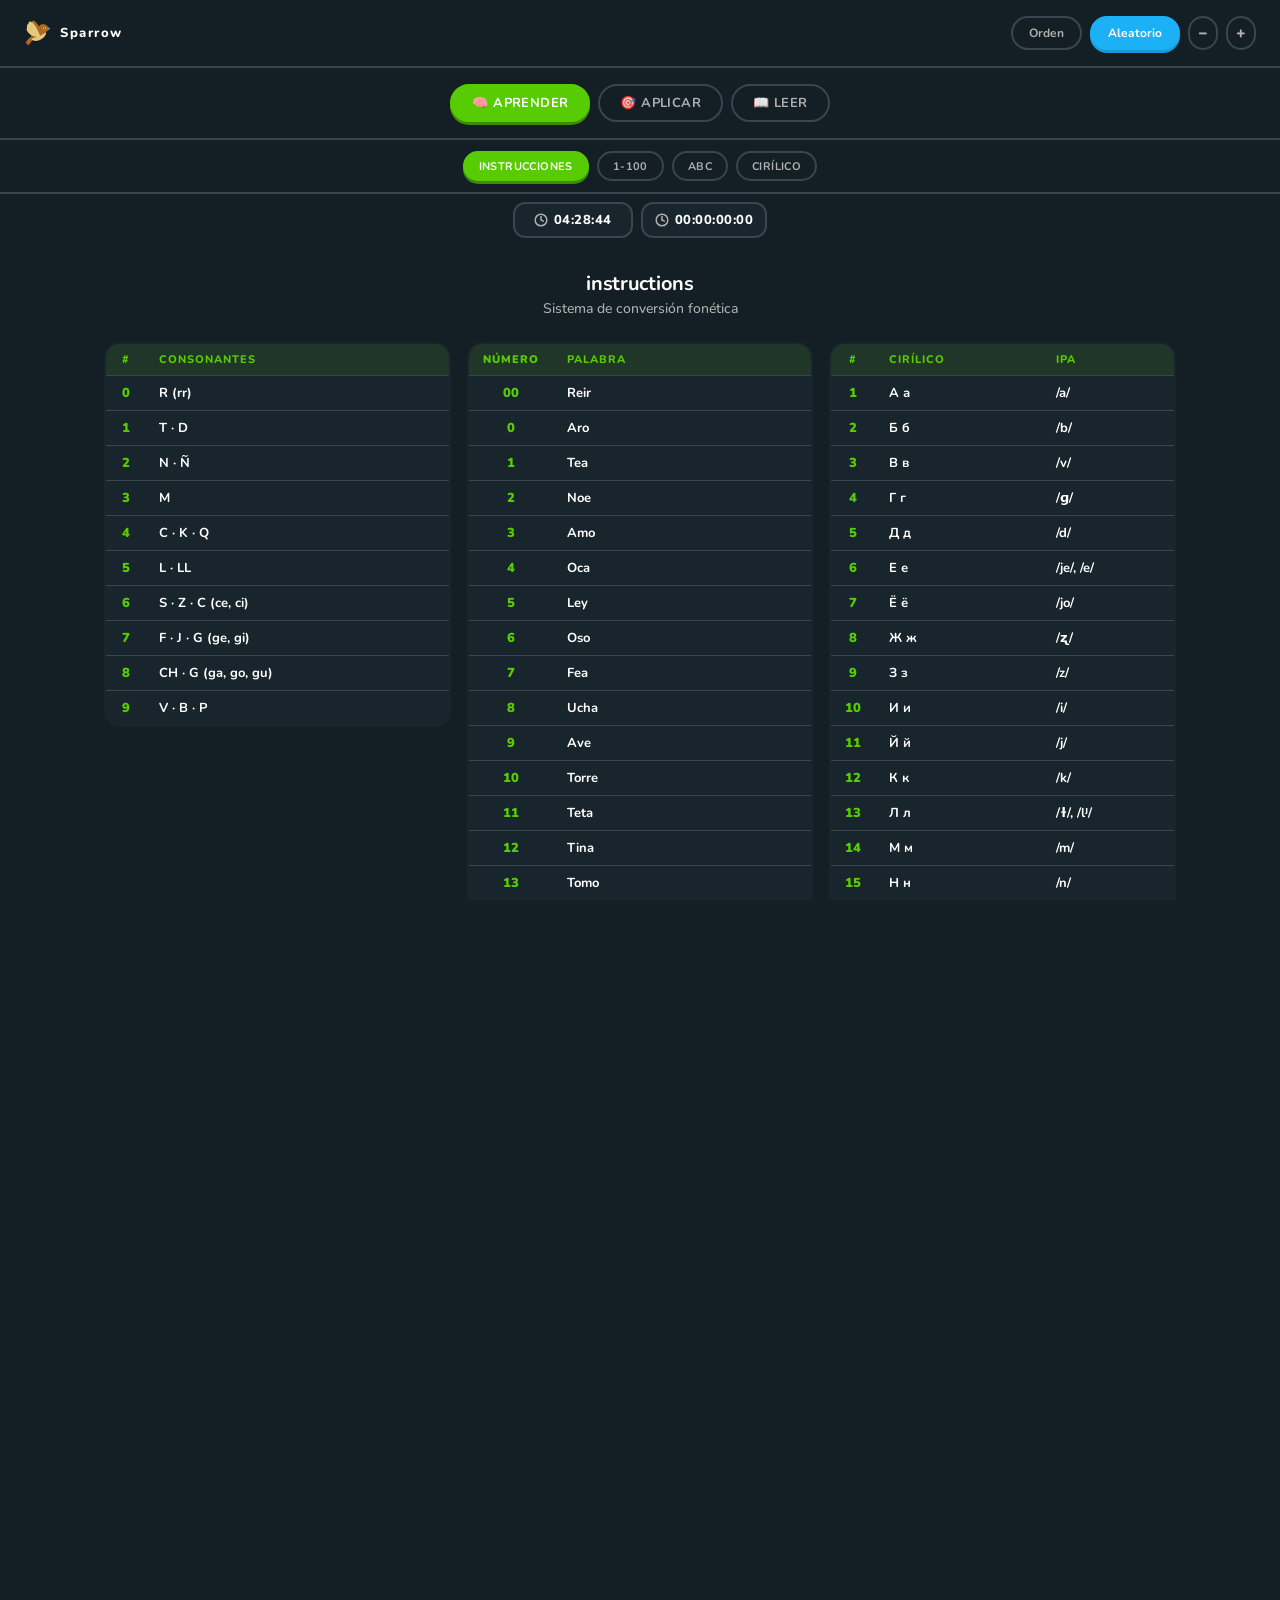
==== commit f6956e9f: "feat: juego Meses con casillas, instrucciones en grid responsivo, tabla cirílico con IPA, personal s" ====
--- a/index.html
+++ b/index.html
@@ -233,98 +233,115 @@
         </tbody>
       </table>
       <table>
-        <thead><tr><th>#</th><th>Cirílico</th></tr></thead>
+        <thead><tr><th>#</th><th>Cirílico</th><th>IPA</th></tr></thead>
         <tbody>
-          <tr><td>1</td><td>А</td></tr>
-          <tr><td>2</td><td>Б</td></tr>
-          <tr><td>3</td><td>В</td></tr>
-          <tr><td>4</td><td>Г</td></tr>
-          <tr><td>5</td><td>Д</td></tr>
-          <tr><td>6</td><td>Е</td></tr>
-          <tr><td>7</td><td>Ё</td></tr>
-          <tr><td>8</td><td>Ж</td></tr>
-          <tr><td>9</td><td>З</td></tr>
-          <tr><td>10</td><td>И</td></tr>
-          <tr><td>11</td><td>Й</td></tr>
-          <tr><td>12</td><td>К</td></tr>
-          <tr><td>13</td><td>Л</td></tr>
-          <tr><td>14</td><td>М</td></tr>
-          <tr><td>15</td><td>Н</td></tr>
-          <tr><td>16</td><td>О</td></tr>
-          <tr><td>17</td><td>П</td></tr>
-          <tr><td>18</td><td>Р</td></tr>
-          <tr><td>19</td><td>С</td></tr>
-          <tr><td>20</td><td>Т</td></tr>
-          <tr><td>21</td><td>У</td></tr>
-          <tr><td>22</td><td>Ф</td></tr>
-          <tr><td>23</td><td>Х</td></tr>
-          <tr><td>24</td><td>Ц</td></tr>
-          <tr><td>25</td><td>Ч</td></tr>
-          <tr><td>26</td><td>Ш</td></tr>
-          <tr><td>27</td><td>Щ</td></tr>
-          <tr><td>28</td><td>Ъ</td></tr>
-          <tr><td>29</td><td>Ы</td></tr>
-          <tr><td>30</td><td>Ь</td></tr>
-          <tr><td>31</td><td>Э</td></tr>
-          <tr><td>32</td><td>Ю</td></tr>
-          <tr><td>33</td><td>Я</td></tr>
+          <tr><td>1</td><td>А а</td><td>/a/</td></tr>
+          <tr><td>2</td><td>Б б</td><td>/b/</td></tr>
+          <tr><td>3</td><td>В в</td><td>/v/</td></tr>
+          <tr><td>4</td><td>Г г</td><td>/ɡ/</td></tr>
+          <tr><td>5</td><td>Д д</td><td>/d/</td></tr>
+          <tr><td>6</td><td>Е е</td><td>/je/, /e/</td></tr>
+          <tr><td>7</td><td>Ё ё</td><td>/jo/</td></tr>
+          <tr><td>8</td><td>Ж ж</td><td>/ʐ/</td></tr>
+          <tr><td>9</td><td>З з</td><td>/z/</td></tr>
+          <tr><td>10</td><td>И и</td><td>/i/</td></tr>
+          <tr><td>11</td><td>Й й</td><td>/j/</td></tr>
+          <tr><td>12</td><td>К к</td><td>/k/</td></tr>
+          <tr><td>13</td><td>Л л</td><td>/ɫ/, /lʲ/</td></tr>
+          <tr><td>14</td><td>М м</td><td>/m/</td></tr>
+          <tr><td>15</td><td>Н н</td><td>/n/</td></tr>
+          <tr><td>16</td><td>О о</td><td>/o/, /ɐ/</td></tr>
+          <tr><td>17</td><td>П п</td><td>/p/</td></tr>
+          <tr><td>18</td><td>Р р</td><td>/r/</td></tr>
+          <tr><td>19</td><td>С с</td><td>/s/</td></tr>
+          <tr><td>20</td><td>Т т</td><td>/t/</td></tr>
+          <tr><td>21</td><td>У у</td><td>/u/</td></tr>
+          <tr><td>22</td><td>Ф ф</td><td>/f/</td></tr>
+          <tr><td>23</td><td>Х х</td><td>/x/</td></tr>
+          <tr><td>24</td><td>Ц ц</td><td>/t͡s/</td></tr>
+          <tr><td>25</td><td>Ч ч</td><td>/t͡ɕ/</td></tr>
+          <tr><td>26</td><td>Ш ш</td><td>/ʂ/</td></tr>
+          <tr><td>27</td><td>Щ щ</td><td>/ɕː/</td></tr>
+          <tr><td>28</td><td>Ъ ъ</td><td>—</td></tr>
+          <tr><td>29</td><td>Ы ы</td><td>/ɨ/</td></tr>
+          <tr><td>30</td><td>Ь ь</td><td>—</td></tr>
+          <tr><td>31</td><td>Э э</td><td>/e/</td></tr>
+          <tr><td>32</td><td>Ю ю</td><td>/ju/</td></tr>
+          <tr><td>33</td><td>Я я</td><td>/ja/</td></tr>
         </tbody>
       </table>
       <table>
-        <thead><tr><th>Carta</th><th>Palabra</th></tr></thead>
+        <thead><tr><th>Carta</th><th>Código</th><th>Palabra</th></tr></thead>
         <tbody>
-          <tr><td>♥ A</td><td>Cai</td></tr>
-          <tr><td>♥ 2</td><td>Can</td></tr>
-          <tr><td>♥ 3</td><td>Com</td></tr>
-          <tr><td>♥ 4</td><td>Caca</td></tr>
-          <tr><td>♥ 5</td><td>Cal</td></tr>
-          <tr><td>♥ 6</td><td>Caceria</td></tr>
-          <tr><td>♥ 7</td><td>Cofre</td></tr>
-          <tr><td>♥ 8</td><td>Caucho</td></tr>
-          <tr><td>♥ 9</td><td>Caviar</td></tr>
-          <tr><td>♥ 10</td><td>Carro</td></tr>
-          <tr><td>♥ J</td><td>Cajón</td></tr>
-          <tr><td>♥ Q</td><td>Quicullo</td></tr>
-          <tr><td>♥ K</td><td>Cekar</td></tr>
-          <tr><td>♣ A</td><td>Taz</td></tr>
-          <tr><td>♣ 2</td><td>Tinto</td></tr>
-          <tr><td>♣ 3</td><td>Timo</td></tr>
-          <tr><td>♣ 4</td><td>Tac</td></tr>
-          <tr><td>♣ 5</td><td>Tallo</td></tr>
-          <tr><td>♣ 6</td><td>Tiza</td></tr>
-          <tr><td>♣ 7</td><td>Tifón</td></tr>
-          <tr><td>♣ 8</td><td>Techo</td></tr>
-          <tr><td>♣ 9</td><td>Tampób</td></tr>
-          <tr><td>♣ 10</td><td>Tarro</td></tr>
-          <tr><td>♣ J</td><td>Tejon</td></tr>
-          <tr><td>♣ Q</td><td>Tequila</td></tr>
-          <tr><td>♣ K</td><td>Tikuna</td></tr>
-          <tr><td>♠ A</td><td>Pala</td></tr>
-          <tr><td>♠ 2</td><td>Pan</td></tr>
-          <tr><td>♠ 3</td><td>Poma</td></tr>
-          <tr><td>♠ 4</td><td>Peca</td></tr>
-          <tr><td>♠ 5</td><td>Pelo</td></tr>
-          <tr><td>♠ 6</td><td>Pasas</td></tr>
-          <tr><td>♠ 7</td><td>Puf</td></tr>
-          <tr><td>♠ 8</td><td>Pecho</td></tr>
-          <tr><td>♠ 9</td><td>Pibe</td></tr>
-          <tr><td>♠ 10</td><td>Parra</td></tr>
-          <tr><td>♠ J</td><td>Pujar</td></tr>
-          <tr><td>♠ Q</td><td>Pequeca</td></tr>
-          <tr><td>♠ K</td><td>Pekado</td></tr>
-          <tr><td>♦ A</td><td>Dia</td></tr>
-          <tr><td>♦ 2</td><td>Don</td></tr>
-          <tr><td>♦ 3</td><td>Damian</td></tr>
-          <tr><td>♦ 4</td><td>Doctor</td></tr>
-          <tr><td>♦ 5</td><td>Dalmata</td></tr>
-          <tr><td>♦ 6</td><td>Disco</td></tr>
-          <tr><td>♦ 7</td><td>Diferente</td></tr>
-          <tr><td>♦ 8</td><td>Ducha</td></tr>
-          <tr><td>♦ 9</td><td>Diva</td></tr>
-          <tr><td>♦ 10</td><td>Dardo</td></tr>
-          <tr><td>♦ J</td><td>Dejó</td></tr>
-          <tr><td>♦ Q</td><td>Doqumento</td></tr>
-          <tr><td>♦ K</td><td>Dekalogo</td></tr>
+          <tr><td>♥ A</td><td>C1</td><td>Cero</td></tr>
+          <tr><td>♥ 2</td><td>C2</td><td>Cada</td></tr>
+          <tr><td>♥ 3</td><td>C3</td><td>Cano</td></tr>
+          <tr><td>♥ 4</td><td>C4</td><td>Cima</td></tr>
+          <tr><td>♥ 5</td><td>C5</td><td>Caqui</td></tr>
+          <tr><td>♥ 6</td><td>C6</td><td>Cala</td></tr>
+          <tr><td>♥ 7</td><td>C7</td><td>Cese</td></tr>
+          <tr><td>♥ 8</td><td>C8</td><td>Ceja</td></tr>
+          <tr><td>♥ 9</td><td>C9</td><td>Cacho</td></tr>
+          <tr><td>♥ 10</td><td>C10</td><td>Cebo</td></tr>
+          <tr><td>♥ J</td><td>C11</td><td>Coro</td></tr>
+          <tr><td>♥ Q</td><td>C12</td><td>Cono</td></tr>
+          <tr><td>♥ K</td><td>C13</td><td>Cuajo</td></tr>
+          <tr><td>♣ A</td><td>T1</td><td>Toro</td></tr>
+          <tr><td>♣ 2</td><td>T2</td><td>Todo</td></tr>
+          <tr><td>♣ 3</td><td>T3</td><td>Tuno</td></tr>
+          <tr><td>♣ 4</td><td>T4</td><td>Timo</td></tr>
+          <tr><td>♣ 5</td><td>T5</td><td>Tique</td></tr>
+          <tr><td>♣ 6</td><td>T6</td><td>Tala</td></tr>
+          <tr><td>♣ 7</td><td>T7</td><td>Tiza</td></tr>
+          <tr><td>♣ 8</td><td>T8</td><td>Tifo</td></tr>
+          <tr><td>♣ 9</td><td>T9</td><td>Toga</td></tr>
+          <tr><td>♣ 10</td><td>T10</td><td>Topo</td></tr>
+          <tr><td>♣ J</td><td>T11</td><td>Tira</td></tr>
+          <tr><td>♣ Q</td><td>T12</td><td>Tuna</td></tr>
+          <tr><td>♣ K</td><td>T13</td><td>Tuco</td></tr>
+          <tr><td>♠ A</td><td>P1</td><td>Paro</td></tr>
+          <tr><td>♠ 2</td><td>P2</td><td>Poda</td></tr>
+          <tr><td>♠ 3</td><td>P3</td><td>Pana</td></tr>
+          <tr><td>♠ 4</td><td>P4</td><td>Pomo</td></tr>
+          <tr><td>♠ 5</td><td>P5</td><td>Pique</td></tr>
+          <tr><td>♠ 6</td><td>P6</td><td>Pelo</td></tr>
+          <tr><td>♠ 7</td><td>P7</td><td>Pozo</td></tr>
+          <tr><td>♠ 8</td><td>P8</td><td>Paje</td></tr>
+          <tr><td>♠ 9</td><td>P9</td><td>Pago</td></tr>
+          <tr><td>♠ 10</td><td>P10</td><td>Pavo</td></tr>
+          <tr><td>♠ J</td><td>P11</td><td>Puro</td></tr>
+          <tr><td>♠ Q</td><td>P12</td><td>Poca</td></tr>
+          <tr><td>♠ K</td><td>P13</td><td>Puya</td></tr>
+          <tr><td>♦ A</td><td>D1</td><td>Doro</td></tr>
+          <tr><td>♦ 2</td><td>D2</td><td>Dato</td></tr>
+          <tr><td>♦ 3</td><td>D3</td><td>Dona</td></tr>
+          <tr><td>♦ 4</td><td>D4</td><td>Domo</td></tr>
+          <tr><td>♦ 5</td><td>D5</td><td>Duque</td></tr>
+          <tr><td>♦ 6</td><td>D6</td><td>Dólar</td></tr>
+          <tr><td>♦ 7</td><td>D7</td><td>Deseo</td></tr>
+          <tr><td>♦ 8</td><td>D8</td><td>Dije</td></tr>
+          <tr><td>♦ 9</td><td>D9</td><td>Ducha</td></tr>
+          <tr><td>♦ 10</td><td>D10</td><td>Debo</td></tr>
+          <tr><td>♦ J</td><td>D11</td><td>Duro</td></tr>
+          <tr><td>♦ Q</td><td>D12</td><td>Duda</td></tr>
+          <tr><td>♦ K</td><td>D13</td><td>Duelo</td></tr>
+        </tbody>
+      </table>
+      <table>
+        <thead><tr><th>Mes</th><th>Casilla</th></tr></thead>
+        <tbody>
+          <tr><td>Enero</td><td>❄️ Hielo</td></tr>
+          <tr><td>Febrero</td><td>💘 Cupido</td></tr>
+          <tr><td>Marzo</td><td>🌸 Flor</td></tr>
+          <tr><td>Abril</td><td>☔ Paraguas</td></tr>
+          <tr><td>Mayo</td><td>🐝 Abeja</td></tr>
+          <tr><td>Junio</td><td>🎓 Birrete</td></tr>
+          <tr><td>Julio</td><td>🎆 Fuegos artificiales</td></tr>
+          <tr><td>Agosto</td><td>🏖️ Playa</td></tr>
+          <tr><td>Septiembre</td><td>📚 Libro</td></tr>
+          <tr><td>Octubre</td><td>🎃 Calabaza</td></tr>
+          <tr><td>Noviembre</td><td>🍂 Hoja</td></tr>
+          <tr><td>Diciembre</td><td>🎄 Árbol de Navidad</td></tr>
         </tbody>
       </table>
     </div>
--- a/css/style.css
+++ b/css/style.css
@@ -224,8 +224,6 @@
   font-size: 11px;
 }
 
-.sub-pill[data-set="meses"] { display: none; }
-
 /* ========== INFO BAR ========== */
 .info-bar {
   display: flex;
@@ -452,9 +450,31 @@
 .instructions-table {
   width: 100%; max-width: 360px;
   padding: 0 4px;
-  display: flex;
-  flex-direction: column;
+  display: grid;
+  grid-template-columns: 1fr;
   gap: var(--sp-md);
+  align-items: start;
+}
+
+@media (min-width: 768px) {
+  .instructions-table {
+    max-width: 720px;
+    grid-template-columns: repeat(2, 1fr);
+  }
+}
+
+@media (min-width: 1024px) {
+  .instructions-table {
+    max-width: 1080px;
+    grid-template-columns: repeat(3, 1fr);
+  }
+}
+
+@media (min-width: 1440px) {
+  .instructions-table {
+    max-width: 1600px;
+    grid-template-columns: repeat(5, 1fr);
+  }
 }
 
 .instructions-table table {
@@ -464,7 +484,6 @@
   border: 2px solid var(--border);
   border-radius: var(--radius-lg);
   overflow: hidden;
-  margin-bottom: 1em;
 }
 
 .instructions-table th,
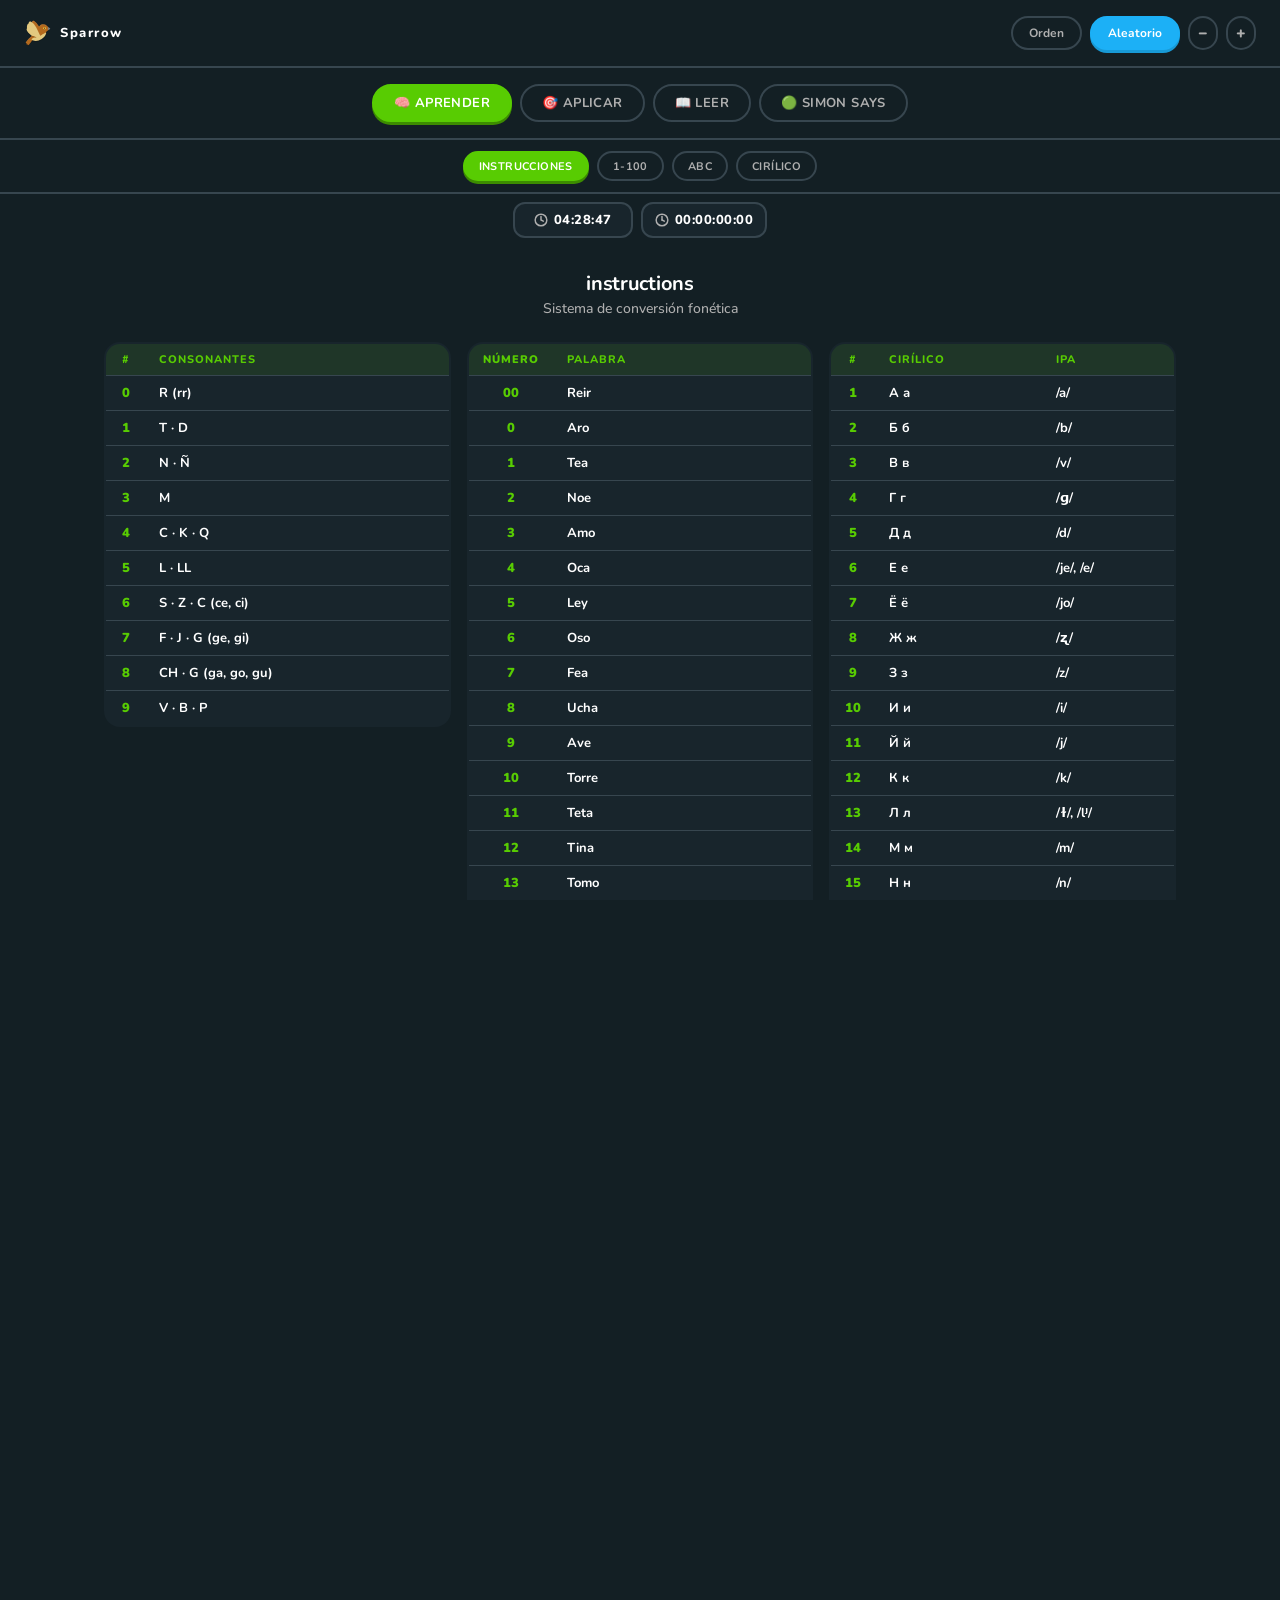
==== commit afc417fc: "feat: juego Simon Says con tablero circular clásico, 4-12 colores y respuesta por teclado" ====
--- a/index.html
+++ b/index.html
@@ -34,6 +34,7 @@
     <button class="cat-pill main-pill aprender-pill" data-menu="aprender">🧠 Aprender</button>
     <button class="cat-pill main-pill aplicar-pill" data-menu="aplicar">🎯 Aplicar</button>
     <button class="cat-pill main-pill leer-pill" data-menu="leer">📖 Leer</button>
+    <button class="cat-pill main-pill simon-pill" data-menu="simon">🟢 Simon Says</button>
   </nav>
   <nav class="sub-pills" id="subMenu"></nav>
 
@@ -449,6 +450,7 @@
 
 <script src="js/script.js"></script>
 <script src="js/lectura.js" defer></script>
+<script src="js/simon.js" defer></script>
 <script>
 if ('serviceWorker' in navigator) {
   navigator.serviceWorker.register('sw.js').catch(function () {});
--- a/css/style.css
+++ b/css/style.css
@@ -1423,3 +1423,200 @@
   letter-spacing: 0.5px;
   margin-top: 4px;
 }
+
+/* ========== SIMON ========== */
+.simon-pill.active {
+  background: #FF2D95;
+  border-color: #FF2D95;
+  box-shadow: 0 3px 0 #CC1177;
+}
+
+#simonModule {
+  display: flex;
+  flex-direction: column;
+  gap: var(--sp-md);
+  padding: 0 0 2em 0;
+}
+
+.simon-top-row {
+  display: flex;
+  align-items: center;
+  justify-content: space-between;
+  gap: var(--sp-sm);
+  flex-wrap: wrap;
+}
+
+.simon-colors-config {
+  display: flex;
+  flex-direction: column;
+  gap: 4px;
+  flex: 1;
+  min-width: 180px;
+}
+
+.simon-config-label {
+  font-weight: 800;
+  font-size: 10px;
+  letter-spacing: 1px;
+  color: var(--text-dim);
+  text-transform: uppercase;
+}
+
+.simon-config-controls {
+  display: flex;
+  align-items: center;
+  gap: var(--sp-sm);
+}
+
+.simon-config-controls .config-arrow {
+  width: 3em;
+}
+
+.simon-color-count {
+  font-weight: 900;
+  font-size: 15px;
+  color: var(--text);
+  min-width: 96px;
+  text-align: center;
+}
+
+.simon-info-row {
+  display: flex;
+  justify-content: space-between;
+  align-items: center;
+  padding: 0 4px;
+}
+
+.simon-round {
+  font-weight: 900;
+  font-size: 18px;
+  color: var(--text);
+}
+
+.simon-best {
+  font-weight: 800;
+  font-size: 12px;
+  color: var(--text-muted);
+}
+
+.simon-board {
+  position: relative;
+  width: min(78vw, 340px);
+  aspect-ratio: 1;
+  margin: 0 auto;
+  border-radius: 50%;
+  background: #0d1013;
+  border: 8px solid #1c2228;
+  box-shadow: inset 0 0 22px rgba(0, 0, 0, 0.9), 0 10px 30px rgba(0, 0, 0, 0.5);
+  overflow: hidden;
+}
+
+.simon-sector {
+  position: absolute;
+  inset: 0;
+  border: none;
+  cursor: pointer;
+  padding: 0;
+  -webkit-tap-highlight-color: transparent;
+  touch-action: manipulation;
+  transition: filter 0.1s ease;
+}
+
+.simon-sector.lit {
+  filter: brightness(1.8) saturate(1.4);
+  box-shadow: inset 0 0 26px rgba(255, 255, 255, 0.45);
+}
+
+.simon-sector:active {
+  filter: brightness(1.6);
+}
+
+.simon-sector-key {
+  position: absolute;
+  left: 50%;
+  top: 50%;
+  transform: translate(-50%, -50%);
+  font-weight: 900;
+  font-size: 12px;
+  pointer-events: none;
+  text-shadow: 0 1px 2px rgba(0, 0, 0, 0.4);
+}
+
+.center-circle {
+  position: absolute;
+  top: 50%;
+  left: 50%;
+  transform: translate(-50%, -50%);
+  width: 40%;
+  aspect-ratio: 1;
+  border-radius: 50%;
+  background: #0d1013;
+  border: 3px solid #2a3239;
+  z-index: 2;
+  display: flex;
+  flex-direction: column;
+  align-items: center;
+  justify-content: center;
+  gap: 3px;
+  box-shadow: inset 0 0 14px rgba(0, 0, 0, 0.8);
+  pointer-events: none;
+}
+
+.center-logo {
+  font-weight: 900;
+  font-size: clamp(13px, 3.4vw, 20px);
+  letter-spacing: 1px;
+  color: #fff;
+  text-transform: uppercase;
+}
+
+.center-round {
+  font-weight: 800;
+  font-size: clamp(9px, 2.4vw, 13px);
+  color: #22d3ee;
+}
+
+.center-best {
+  font-weight: 700;
+  font-size: clamp(8px, 2vw, 11px);
+  color: #8fa3ad;
+}
+
+.speaker-grille {
+  width: 46%;
+  height: 8px;
+  border-radius: 4px;
+  background: repeating-linear-gradient(
+    90deg,
+    #1c2228 0px,
+    #1c2228 2px,
+    #0a0d10 2px,
+    #0a0d10 4px
+  );
+  margin-top: 4px;
+}
+
+.simon-board.shake {
+  animation: simonShake 0.45s ease;
+}
+
+@keyframes simonShake {
+  0%, 100% { transform: translateX(0); }
+  20% { transform: translateX(-10px); }
+  40% { transform: translateX(10px); }
+  60% { transform: translateX(-8px); }
+  80% { transform: translateX(8px); }
+}
+
+.simon-status {
+  text-align: center;
+  font-weight: 700;
+  font-size: 15px;
+  color: var(--text-muted);
+  min-height: 22px;
+}
+
+.simon-play-btn { background: #FF2D95 !important; box-shadow: 0 4px 0 #CC1177 !important; }
+.simon-play-btn:active { box-shadow: 0 1px 0 #CC1177 !important; }
+.simon-play-btn.paused { background: var(--orange) !important; box-shadow: 0 4px 0 #D47A00 !important; }
+.simon-play-btn.paused:active { box-shadow: 0 1px 0 #D47A00 !important; }
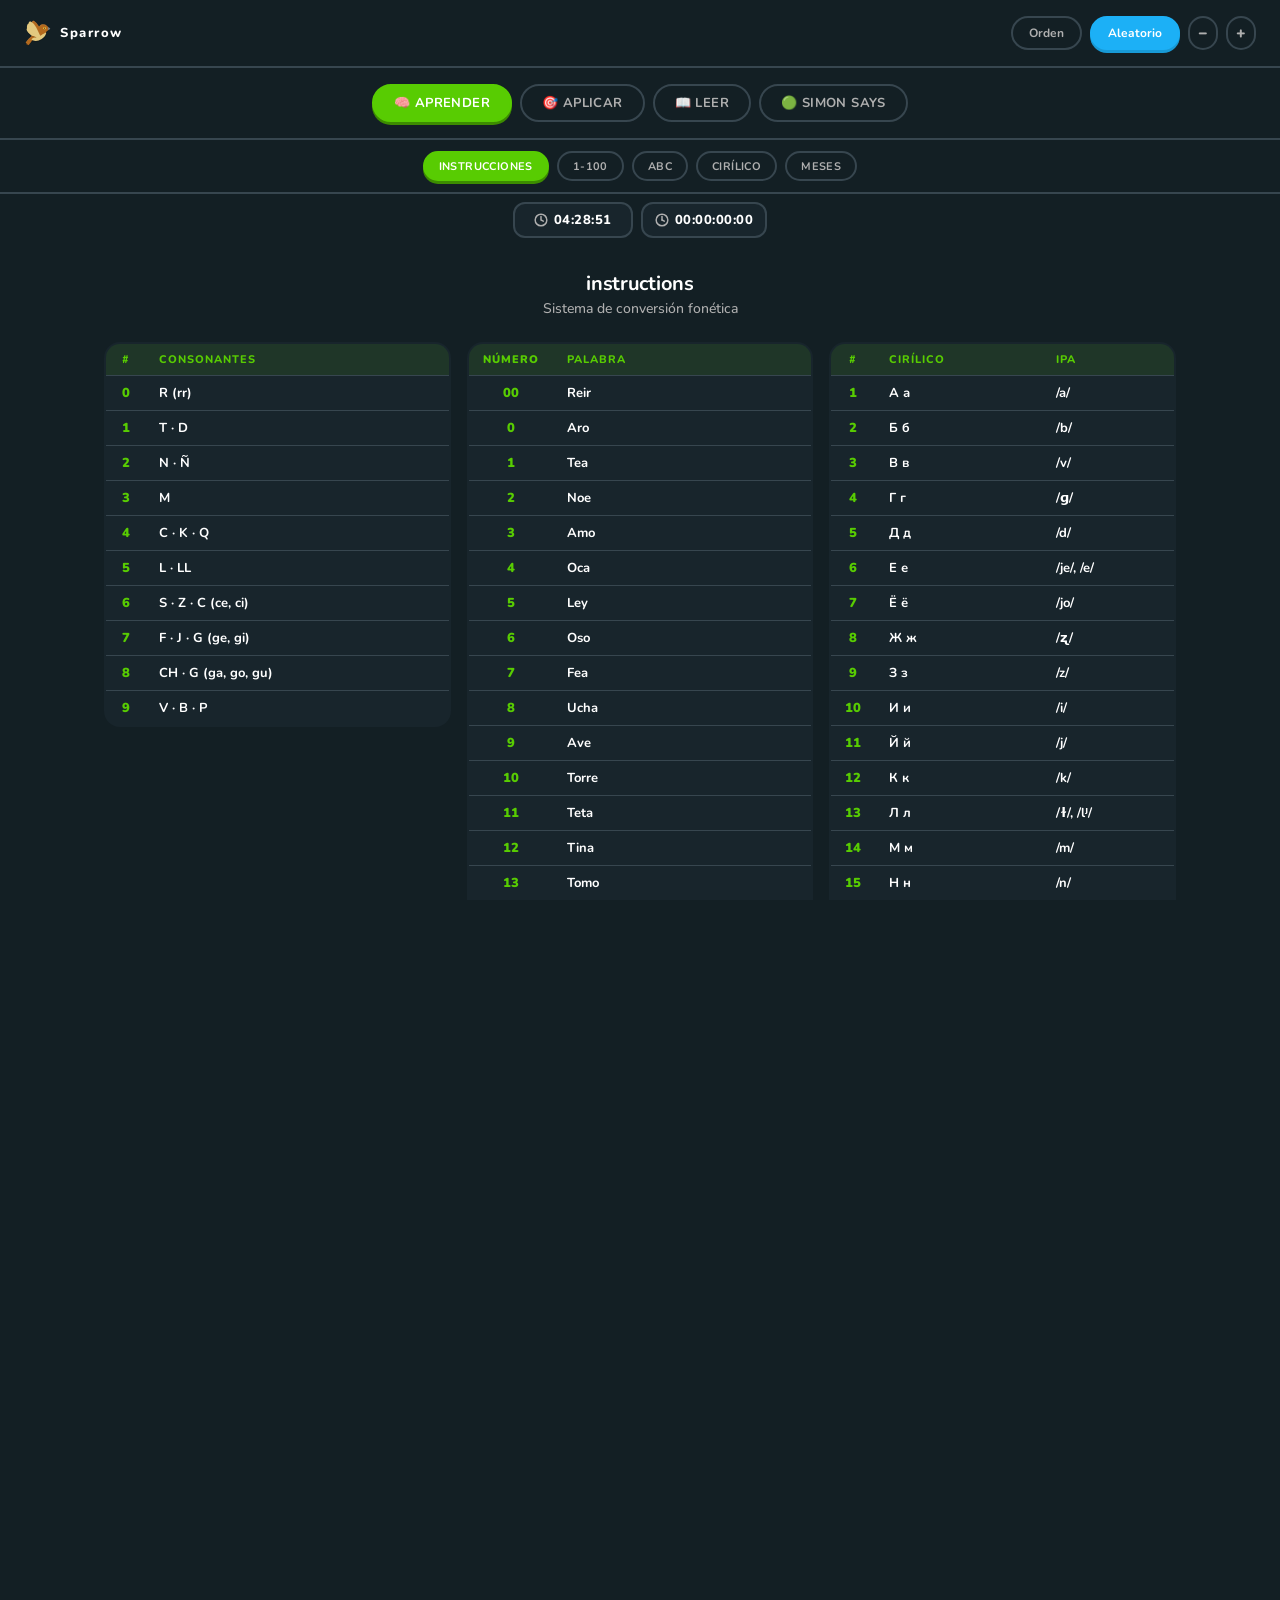
==== commit a48171d1: "feat(personal): modo frases, comparación sin tildes, timer Min/Seg sin límite, Meses a Aprender" ====
--- a/index.html
+++ b/index.html
@@ -107,6 +107,7 @@
       <textarea class="personal-textarea" id="personalTextarea" rows="3" placeholder="Pega tus palabras... (coma, espacio o salto de línea)"></textarea>
       <div class="personal-modes">
         <button class="mode-pill" id="personalWord">Palabras</button>
+        <button class="mode-pill" id="personalFrases">Frases</button>
         <button class="mode-pill active" id="personalStory">Historia</button>
       </div>
     </div>
@@ -404,7 +405,7 @@
       </div>
       <div class="speed-limits">
         <span>0.10s</span>
-        <span>5m</span>
+        <span>5m59s</span>
       </div>
     </div>
     <div class="action-buttons">
--- a/css/style.css
+++ b/css/style.css
@@ -175,7 +175,7 @@
 
 /* ========== MAIN MENU (3 categorías) ========== */
 .category-pills {
-  justify-content: center;
+  justify-content: flex-start;
 }
 
 .main-pill {
@@ -1511,20 +1511,23 @@
   overflow: hidden;
 }
 
-.simon-sector {
+.simon-svg {
   position: absolute;
   inset: 0;
-  border: none;
+  width: 100%;
+  height: 100%;
+  z-index: 1;
+}
+
+.simon-sector {
   cursor: pointer;
-  padding: 0;
   -webkit-tap-highlight-color: transparent;
   touch-action: manipulation;
   transition: filter 0.1s ease;
 }
 
 .simon-sector.lit {
-  filter: brightness(1.8) saturate(1.4);
-  box-shadow: inset 0 0 26px rgba(255, 255, 255, 0.45);
+  filter: brightness(1.85) saturate(1.5);
 }
 
 .simon-sector:active {
@@ -1532,14 +1535,12 @@
 }
 
 .simon-sector-key {
-  position: absolute;
-  left: 50%;
-  top: 50%;
-  transform: translate(-50%, -50%);
+  font-family: 'Nunito', sans-serif;
   font-weight: 900;
-  font-size: 12px;
+  font-size: 15px;
   pointer-events: none;
-  text-shadow: 0 1px 2px rgba(0, 0, 0, 0.4);
+  text-shadow: 0 1px 2px rgba(0, 0, 0, 0.35);
+  user-select: none;
 }
 
 .center-circle {
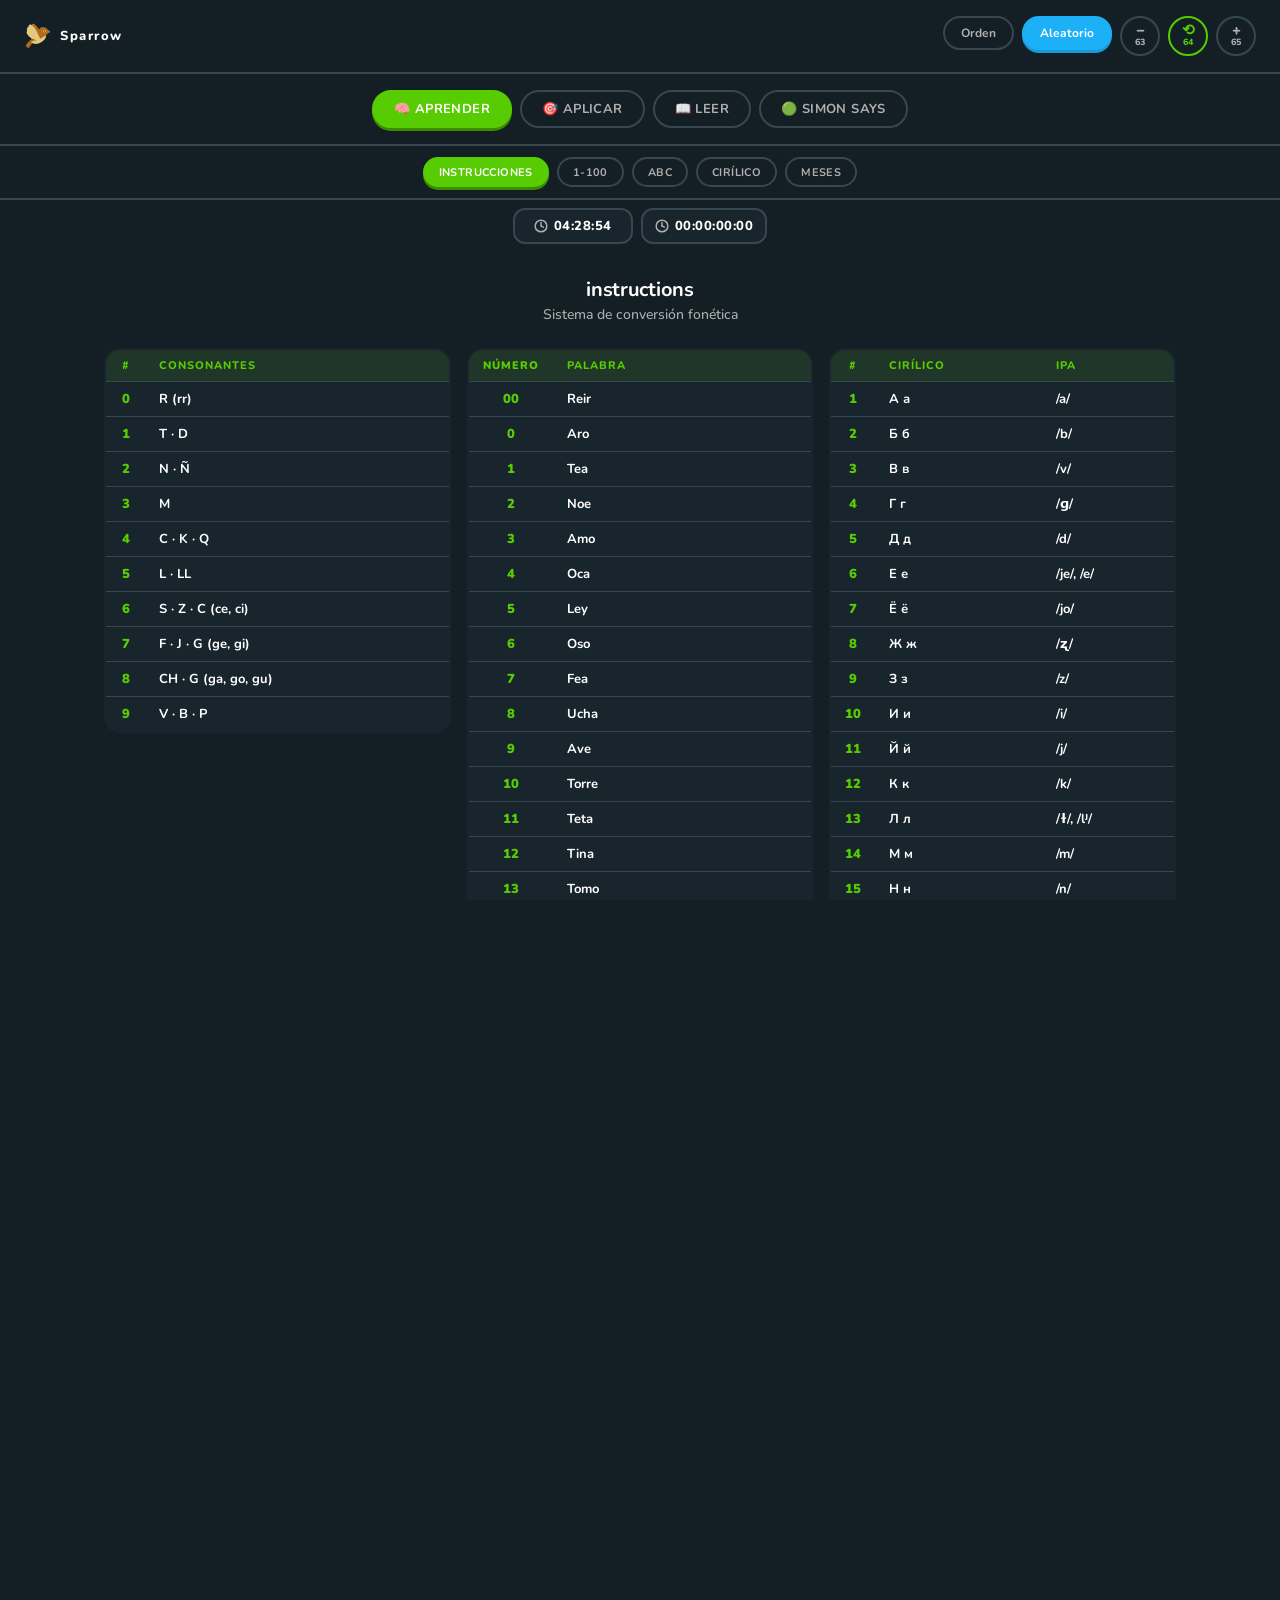
==== commit 9611404b: "feat(font): botones −/+ muestran valor px, reset ⟲ en el medio, ocultar logo en móvil" ====
--- a/index.html
+++ b/index.html
@@ -25,8 +25,18 @@
     <div class="top-bar-pills">
       <button class="mode-pill" id="modeOrden">Orden</button>
       <button class="mode-pill active" id="modeAleatorio">Aleatorio</button>
-      <button class="mode-pill font-pill" id="fontDown">−</button>
-      <button class="mode-pill font-pill" id="fontUp">+</button>
+      <button class="mode-pill font-pill" id="fontDown" title="Disminuir tamaño">
+        <span class="font-sign">−</span>
+        <span class="font-val" id="fontDownVal">15</span>
+      </button>
+      <button class="mode-pill font-pill font-reset" id="fontReset" title="Restablecer tamaño">
+        <span class="font-sign">⟲</span>
+        <span class="font-val" id="fontResetVal">64</span>
+      </button>
+      <button class="mode-pill font-pill" id="fontUp" title="Aumentar tamaño">
+        <span class="font-sign">+</span>
+        <span class="font-val" id="fontUpVal">17</span>
+      </button>
     </div>
   </div>
 
--- a/css/style.css
+++ b/css/style.css
@@ -96,11 +96,44 @@
 }
 
 .font-pill {
-  width: 30px;
-  padding: 0;
+  width: 40px;
+  height: 40px;
+  padding: 2px 0;
   text-align: center;
-  font-size: 16px;
+  flex-direction: column;
+  gap: 0;
+  line-height: 1.05;
+}
+
+.font-pill .font-sign {
+  font-size: 15px;
   font-weight: 900;
+  line-height: 1;
+}
+
+.font-pill .font-val {
+  font-size: 9px;
+  font-weight: 800;
+  color: var(--text-muted);
+}
+
+.font-pill .font-val:last-child {
+  min-height: 11px;
+}
+
+.font-reset {
+  border-color: var(--green);
+  color: var(--green);
+}
+
+.font-reset.active {
+  background: var(--green);
+  border-color: var(--green);
+  color: #fff;
+}
+
+.font-reset .font-val {
+  color: var(--green);
 }
 
 /* ========== MODE BAR ========== */
@@ -903,12 +936,19 @@
 }
 
 .action-buttons .duo-btn {
-  flex: 0 0 calc(50% - 4px);
+  flex: 1 1 0;
+  min-width: 0;
   width: auto;
 }
 
 .action-buttons .duo-btn.full-width {
-  flex: 0 0 100%;
+  flex: 1 1 100%;
+}
+
+.action-buttons .duo-btn .btn-label {
+  white-space: nowrap;
+  overflow: hidden;
+  text-overflow: ellipsis;
 }
 
 .clear-btn {
@@ -1621,3 +1661,19 @@
 .simon-play-btn:active { box-shadow: 0 1px 0 #CC1177 !important; }
 .simon-play-btn.paused { background: var(--orange) !important; box-shadow: 0 4px 0 #D47A00 !important; }
 .simon-play-btn.paused:active { box-shadow: 0 1px 0 #D47A00 !important; }
+
+/* ========== RESPONSIVE MÓVIL ========== */
+@media (max-width: 480px) {
+  .logo-text { display: none; }
+  .top-bar { padding: var(--sp-sm) var(--sp-md); }
+  .top-bar-pills { gap: 6px; }
+  .top-bar-pills .mode-pill:not(.font-pill) {
+    padding: 0 10px;
+    font-size: 11px;
+    height: 34px;
+  }
+  .top-bar-pills .font-pill {
+    width: 34px;
+    height: 38px;
+  }
+}
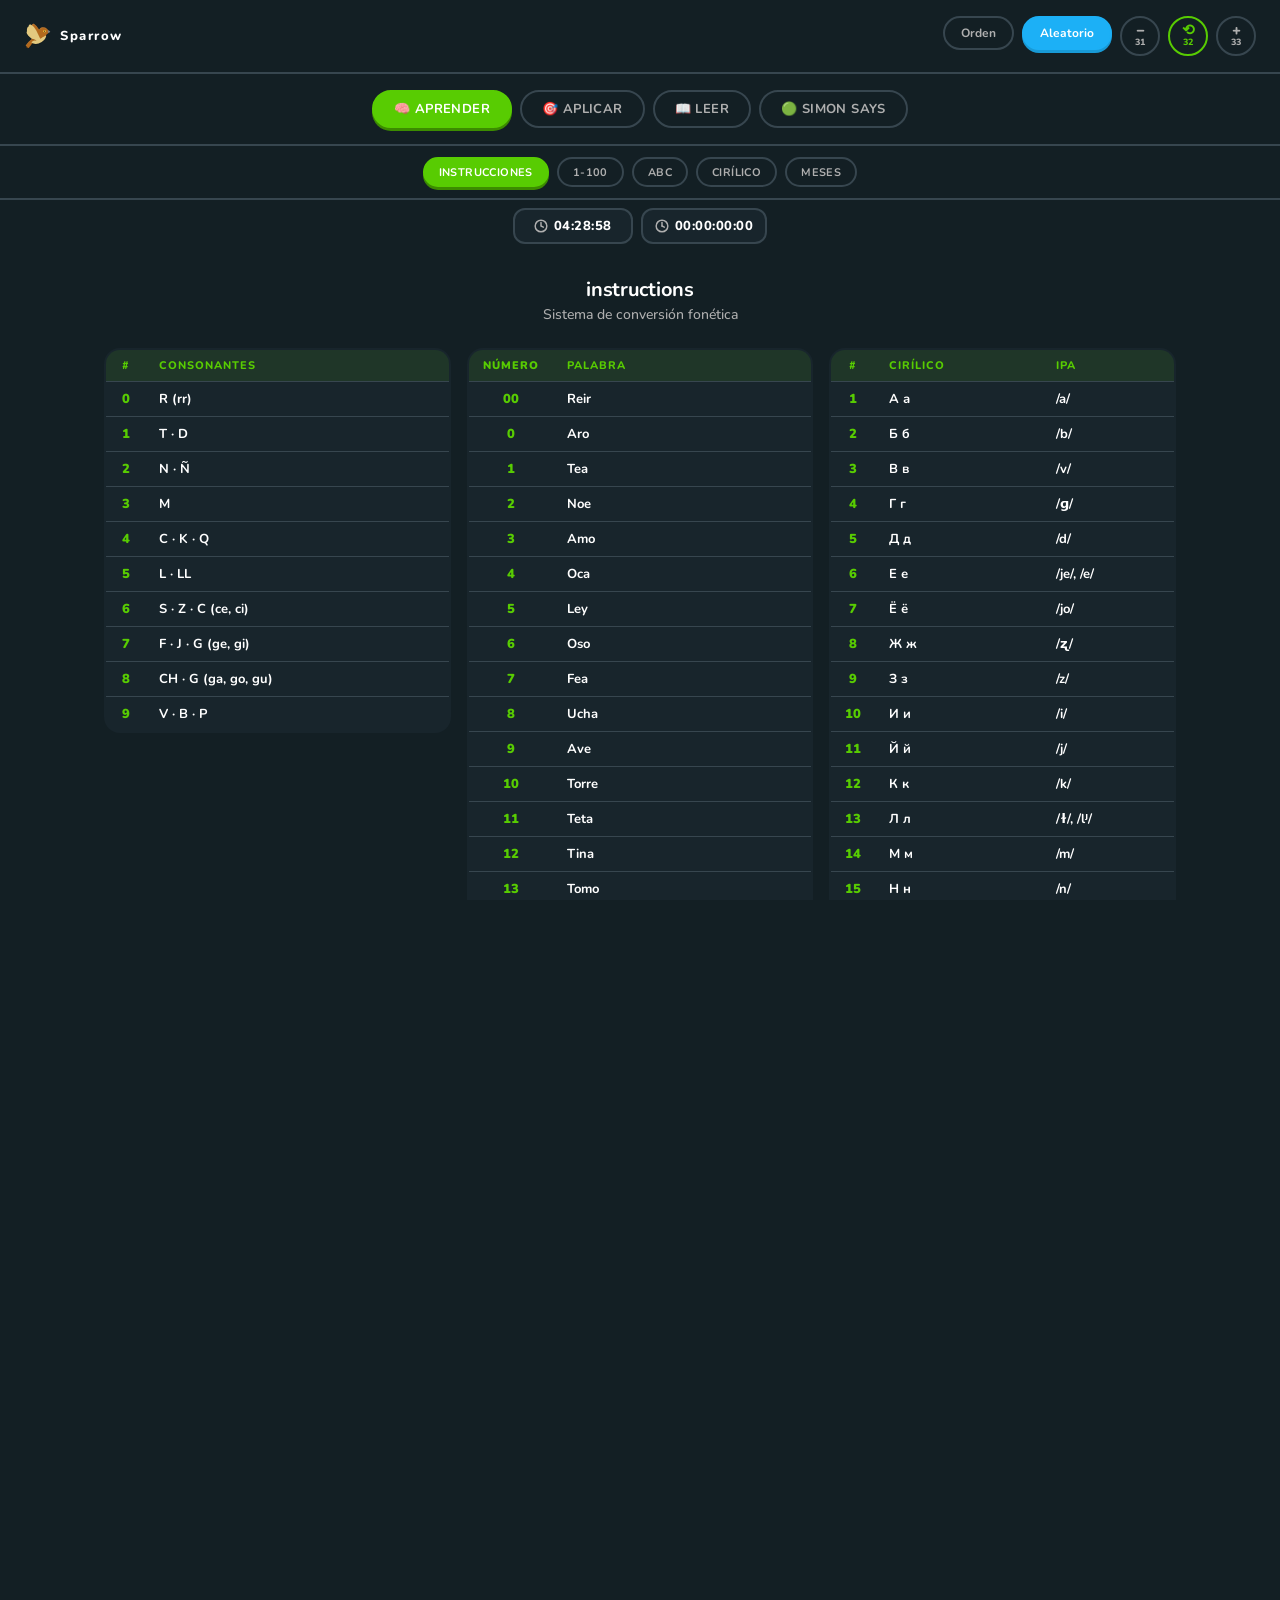
==== commit eca26c39: "feat(suplemento): nuevo juego de complemento cirílico en Aplicar, grids de referencia y juego, fuent" ====
--- a/index.html
+++ b/index.html
@@ -462,6 +462,7 @@
 <script src="js/script.js"></script>
 <script src="js/lectura.js" defer></script>
 <script src="js/simon.js" defer></script>
+<script src="js/complemento.js" defer></script>
 <script>
 if ('serviceWorker' in navigator) {
   navigator.serviceWorker.register('sw.js').catch(function () {});
--- a/css/style.css
+++ b/css/style.css
@@ -22,7 +22,7 @@
   --radius-md: 12px;
   --radius-lg: 16px;
   --radius-pill: 999px;
-  --card-font-size: 4em;
+  --card-font-size: 32px;
 }
 
 *, *::before, *::after { margin:0; padding:0; box-sizing:border-box; }
@@ -1187,10 +1187,49 @@
 .lectura-btn-row {
   display: flex;
   gap: var(--sp-sm);
-}
-.lectura-btn-row .duo-btn { flex: 1; }
+  width: 100%;
+}
+.lectura-btn-row .duo-btn {
+  flex: 1 1 0;
+  min-width: 0;
+  width: 100%;
+}
+.lectura-btn-row .duo-btn .btn-label {
+  white-space: nowrap;
+  overflow: hidden;
+  text-overflow: ellipsis;
+}
 .lectura-stop-btn { background: #3a3a44 !important; box-shadow: 0 4px 0 #2a2a32 !important; }
 .lectura-stop-btn:active { box-shadow: 0 1px 0 #2a2a32 !important; }
+
+.lectura-loop-btn {
+  width: 48px;
+  height: 48px;
+  flex-shrink: 0;
+  display: flex;
+  align-items: center;
+  justify-content: center;
+  background: transparent;
+  border: 2px solid var(--blue);
+  border-radius: var(--radius-sm);
+  color: var(--blue);
+  cursor: pointer;
+  box-shadow: 0 3px 0 transparent;
+  -webkit-tap-highlight-color: transparent;
+  touch-action: manipulation;
+  transition: background 0.15s ease, color 0.15s ease, box-shadow 0.15s ease;
+  padding: 0;
+}
+
+.lectura-loop-btn.active {
+  background: var(--blue);
+  color: #fff;
+  box-shadow: 0 3px 0 var(--blue-dark);
+}
+
+.lectura-loop-btn.active:active {
+  box-shadow: 0 0 0 var(--blue-dark);
+}
 
 .lectura-extra-btns {
   display: flex;
@@ -1666,7 +1705,7 @@
 @media (max-width: 480px) {
   .logo-text { display: none; }
   .top-bar { padding: var(--sp-sm) var(--sp-md); }
-  .top-bar-pills { gap: 6px; }
+  .top-bar-pills { gap: 10px; }
   .top-bar-pills .mode-pill:not(.font-pill) {
     padding: 0 10px;
     font-size: 11px;
@@ -1676,4 +1715,160 @@
     width: 34px;
     height: 38px;
   }
-}
+  .lectura-btn-row { flex-wrap: wrap; }
+  .lectura-btn-row .duo-btn {
+    flex: 1 1 100%;
+    padding: 12px 8px;
+  }
+  .lectura-btn-row .duo-btn .btn-label { font-size: 11px; letter-spacing: 1px; }
+}
+
+/* ========== SUPLEMENTO ========== */
+#suplementoModule {
+  display: flex;
+  flex-direction: column;
+  gap: var(--sp-md);
+  padding: 0 0 2em 0;
+  width: 100%;
+  max-width: 600px;
+  margin: 0 auto;
+}
+
+.supl-config {
+  display: flex;
+  align-items: center;
+  justify-content: center;
+  gap: var(--sp-md);
+}
+
+.supl-config-label {
+  font-weight: 800;
+  font-size: 11px;
+  letter-spacing: 1px;
+  color: var(--text-dim);
+  text-transform: uppercase;
+}
+
+.supl-config-controls {
+  display: flex;
+  align-items: center;
+  gap: var(--sp-sm);
+}
+
+.supl-config-controls .config-arrow {
+  width: 3em;
+}
+
+.supl-count {
+  font-weight: 900;
+  font-size: 16px;
+  color: var(--text);
+  min-width: 40px;
+  text-align: center;
+}
+
+.supl-status {
+  text-align: center;
+  font-weight: 700;
+  font-size: 15px;
+  color: var(--text-muted);
+  min-height: 22px;
+}
+
+.supl-score {
+  text-align: center;
+  font-weight: 800;
+  font-size: 13px;
+  color: var(--green);
+  min-height: 20px;
+}
+
+.supl-label {
+  font-weight: 800;
+  font-size: 11px;
+  letter-spacing: 1px;
+  color: var(--text-dim);
+  text-transform: uppercase;
+  margin-bottom: var(--sp-xs);
+}
+
+.supl-ref-wrap {
+  width: 100%;
+  display: flex;
+  flex-direction: column;
+  align-items: center;
+}
+
+.supl-ref-grid {
+  display: grid;
+  grid-template-columns: repeat(6, 1fr);
+  gap: 4px;
+  width: 72%;
+}
+
+.supl-ref-cell {
+  display: flex;
+  align-items: center;
+  justify-content: center;
+  min-height: 30px;
+  padding: 4px 6px;
+  border: 2px solid var(--border);
+  border-radius: var(--radius-md);
+  font-size: max(16px, var(--card-font-size));
+  font-weight: 800;
+  color: var(--green);
+  background: rgba(88, 204, 2, 0.06);
+}
+
+.supl-play-grid {
+  display: grid;
+  grid-template-columns: repeat(6, 1fr);
+  gap: 4px;
+  background: var(--bg-card);
+  border: 2px solid var(--border);
+  border-radius: var(--radius-md);
+  padding: var(--sp-sm);
+}
+
+.supl-cell {
+  display: flex;
+  align-items: center;
+  justify-content: center;
+  aspect-ratio: 1;
+  border: 2px solid var(--border);
+  border-radius: var(--radius-sm);
+  background: var(--bg);
+  font-size: max(16px, var(--card-font-size));
+  font-weight: 900;
+  color: var(--text);
+  cursor: pointer;
+  transition: background 0.15s ease, border-color 0.15s ease;
+  -webkit-tap-highlight-color: transparent;
+  touch-action: manipulation;
+}
+
+.supl-cell:hover {
+  border-color: var(--text-muted);
+}
+
+.supl-cell.supl-hit {
+  background: #a8d8f8;
+  border-color: #1CB0F6;
+  color: #0b1418;
+}
+
+.supl-cell.supl-miss {
+  background: rgba(225, 43, 68, 0.85);
+  border-color: #E12B44;
+  color: #fff;
+}
+
+.supl-cell.supl-current {
+  background: rgba(28, 176, 246, 0.35);
+  border-color: #1CB0F6;
+}
+
+@media (max-width: 480px) {
+  .supl-ref-grid { grid-template-columns: repeat(6, 1fr); gap: 3px; }
+  .supl-play-grid { grid-template-columns: repeat(6, 1fr); gap: 3px; padding: 6px; }
+}
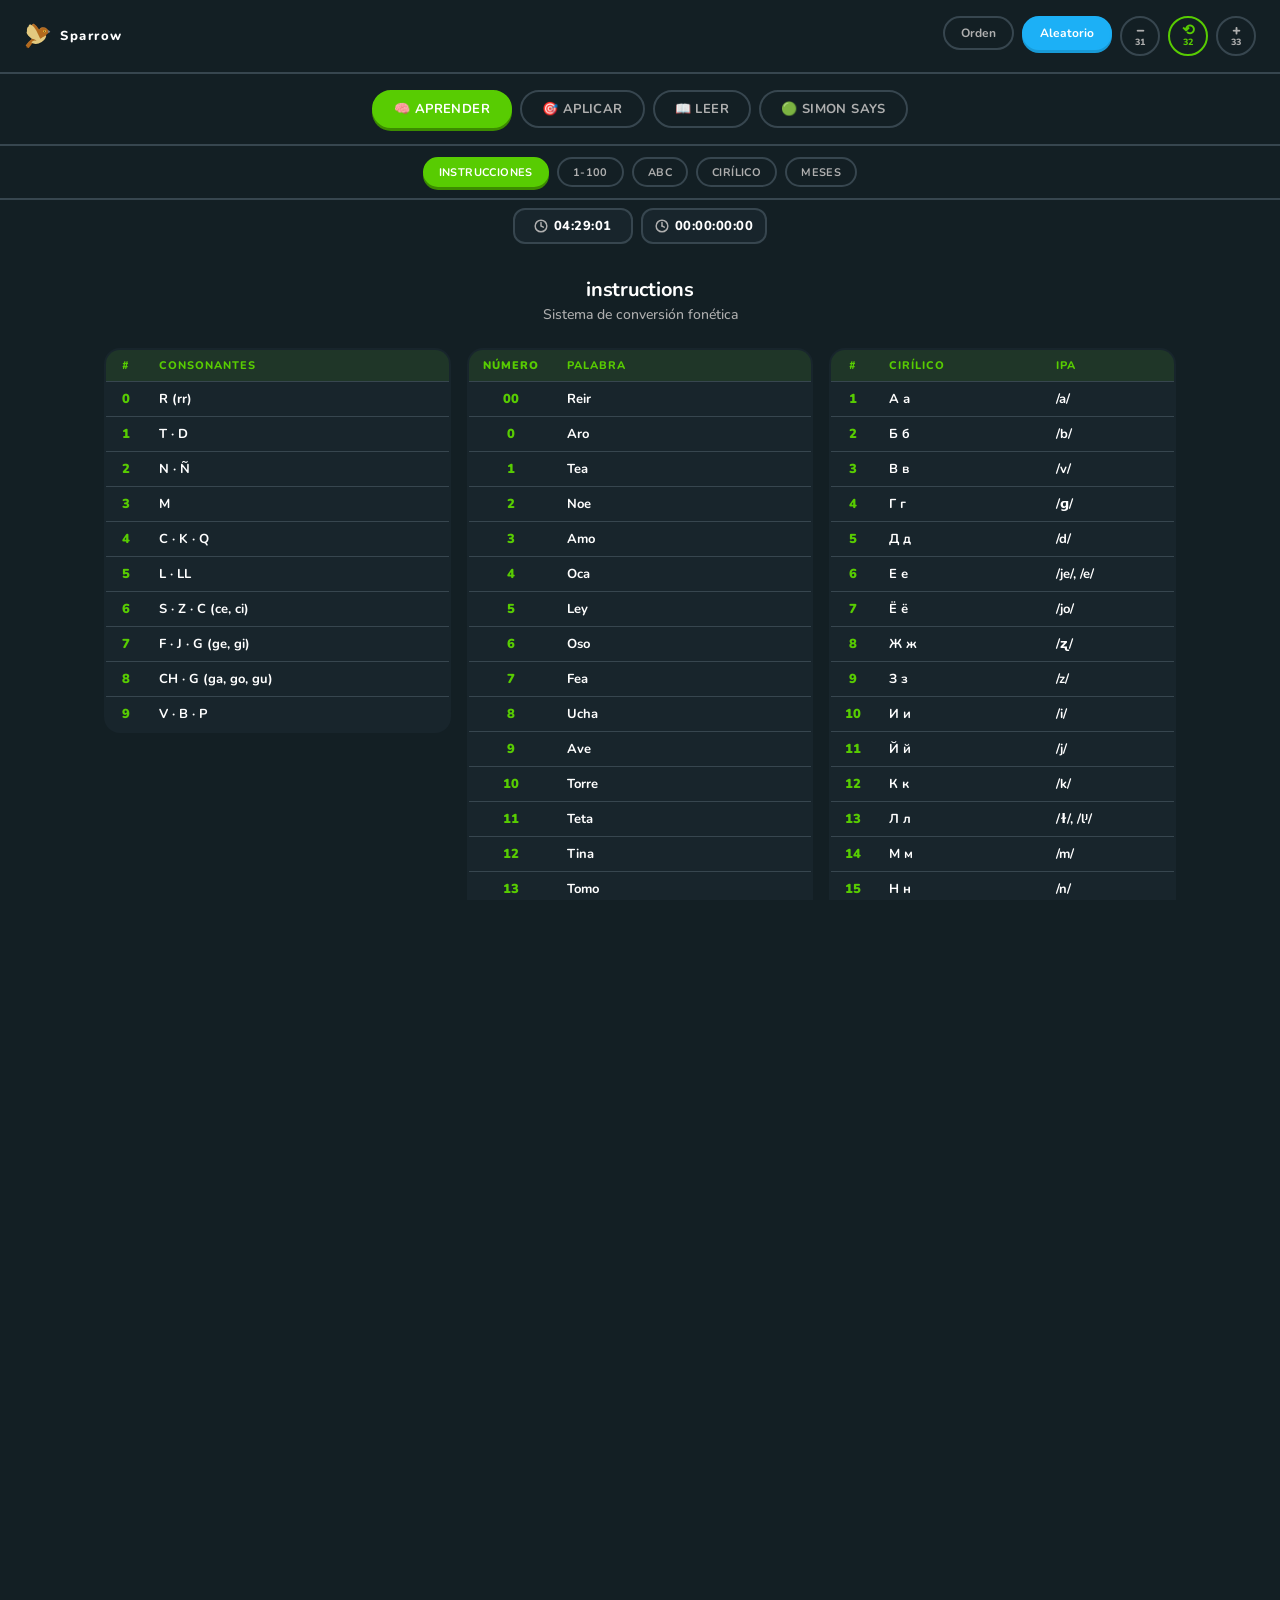
==== commit 79fb3768: "feat(animales): nuevo juego de memoria con 85 animales en español, solo recordar, contador editable " ====
--- a/index.html
+++ b/index.html
@@ -463,6 +463,7 @@
 <script src="js/lectura.js" defer></script>
 <script src="js/simon.js" defer></script>
 <script src="js/complemento.js" defer></script>
+<script src="js/animales.js" defer></script>
 <script>
 if ('serviceWorker' in navigator) {
   navigator.serviceWorker.register('sw.js').catch(function () {});
--- a/css/style.css
+++ b/css/style.css
@@ -1814,7 +1814,7 @@
   padding: 4px 6px;
   border: 2px solid var(--border);
   border-radius: var(--radius-md);
-  font-size: max(16px, var(--card-font-size));
+  font-size: 16px;
   font-weight: 800;
   color: var(--green);
   background: rgba(88, 204, 2, 0.06);
@@ -1868,7 +1868,243 @@
   border-color: #1CB0F6;
 }
 
+.supl-cell.supl-selected,
+.supl-ref-cell.supl-selected {
+  background: #a8d8f8;
+  border-color: #1CB0F6;
+  color: #0b1418;
+}
+
+.supl-ref-cell.supl-hit {
+  background: #a8d8f8;
+  border-color: #1CB0F6;
+  color: #0b1418;
+}
+
+.supl-ref-cell.supl-miss {
+  background: rgba(225, 43, 68, 0.85);
+  border-color: #E12B44;
+  color: #fff;
+}
+
+.supl-ref-cell {
+  cursor: pointer;
+}
+
 @media (max-width: 480px) {
   .supl-ref-grid { grid-template-columns: repeat(6, 1fr); gap: 3px; }
   .supl-play-grid { grid-template-columns: repeat(6, 1fr); gap: 3px; padding: 6px; }
 }
+
+/* ========== ANIMALES ========== */
+#animalesModule {
+  display: flex;
+  flex-direction: column;
+  gap: var(--sp-md);
+  padding: 0 0 2em 0;
+  width: 100%;
+  max-width: 600px;
+  margin: 0 auto;
+}
+
+.anim-config {
+  display: flex;
+  align-items: center;
+  justify-content: center;
+  gap: var(--sp-md);
+}
+
+.anim-config-label {
+  font-weight: 800;
+  font-size: 11px;
+  letter-spacing: 1px;
+  color: var(--text-dim);
+  text-transform: uppercase;
+}
+
+.anim-config-controls {
+  display: flex;
+  align-items: center;
+  gap: var(--sp-sm);
+}
+
+.anim-config-controls .config-arrow {
+  width: 3em;
+}
+
+.anim-count {
+  font-weight: 900;
+  font-size: 16px;
+  color: var(--text);
+  min-width: 56px;
+  width: 64px;
+  text-align: center;
+  background: var(--bg-card);
+  border: 2px solid var(--border);
+  border-radius: var(--radius-md);
+  padding: 6px 4px;
+  font-family: 'Nunito', sans-serif;
+  outline: none;
+  -moz-appearance: textfield;
+  appearance: textfield;
+}
+
+.anim-count::-webkit-outer-spin-button,
+.anim-count::-webkit-inner-spin-button {
+  -webkit-appearance: none;
+  margin: 0;
+}
+
+.anim-count:focus {
+  border-color: var(--blue);
+  box-shadow: 0 0 0 3px rgba(28, 176, 246, 0.15);
+}
+
+.anim-repeat-btn {
+  width: 40px;
+  height: 34px;
+  display: flex;
+  align-items: center;
+  justify-content: center;
+  background: transparent;
+  border: 2px solid var(--blue);
+  border-radius: var(--radius-sm);
+  color: var(--blue);
+  font-weight: 900;
+  font-size: 18px;
+  cursor: pointer;
+  box-shadow: 0 3px 0 transparent;
+  -webkit-tap-highlight-color: transparent;
+  touch-action: manipulation;
+  transition: background 0.15s ease, color 0.15s ease, box-shadow 0.15s ease;
+  padding: 0;
+}
+
+.anim-repeat-btn.active {
+  background: var(--blue);
+  color: #fff;
+  box-shadow: 0 3px 0 var(--blue-dark);
+}
+
+.anim-status {
+  text-align: center;
+  font-weight: 700;
+  font-size: 15px;
+  color: var(--text-muted);
+  min-height: 22px;
+}
+
+.anim-round {
+  text-align: center;
+  font-weight: 800;
+  font-size: 13px;
+  color: var(--blue);
+  min-height: 20px;
+}
+
+.anim-card {
+  display: none;
+  width: 60%;
+  margin: 0 auto;
+  background: var(--bg-card);
+  border: 2px solid var(--blue);
+  border-radius: var(--radius-lg);
+  padding: 16px;
+  text-align: center;
+  min-height: 100px;
+}
+
+.anim-card.visible {
+  display: block;
+}
+
+.anim-card-emoji {
+  display: block;
+  font-size: 64px;
+  line-height: 1.1;
+}
+
+.anim-card-name {
+  display: block;
+  margin-top: 6px;
+  font-weight: 800;
+  font-size: 15px;
+  color: var(--text);
+}
+
+.anim-label {
+  font-weight: 800;
+  font-size: 11px;
+  letter-spacing: 1px;
+  color: var(--text-dim);
+  text-transform: uppercase;
+  margin-bottom: var(--sp-xs);
+}
+
+.anim-grid {
+  display: grid;
+  grid-template-columns: repeat(3, 1fr);
+  gap: 6px;
+}
+
+.anim-grid-btn {
+  display: flex;
+  flex-direction: column;
+  align-items: center;
+  gap: 2px;
+  padding: 8px 4px;
+  background: var(--bg-card);
+  border: 2px solid var(--border);
+  border-radius: var(--radius-md);
+  color: var(--text);
+  cursor: pointer;
+  font-family: 'Nunito', sans-serif;
+  transition: background 0.15s ease, border-color 0.15s ease;
+  -webkit-tap-highlight-color: transparent;
+  touch-action: manipulation;
+}
+
+.anim-grid-btn:hover {
+  border-color: var(--text-muted);
+}
+
+.anim-grid-emoji {
+  font-size: 28px;
+  line-height: 1.1;
+}
+
+.anim-grid-name {
+  font-size: 11px;
+  font-weight: 700;
+  color: var(--text-muted);
+  text-align: center;
+  line-height: 1.1;
+}
+
+.anim-grid-btn.anim-correct {
+  background: #a8d8f8;
+  border-color: #1CB0F6;
+}
+
+.anim-grid-btn.anim-correct .anim-grid-name {
+  color: #0b1418;
+}
+
+.anim-grid-btn.anim-current {
+  border-color: var(--blue);
+  box-shadow: 0 0 0 2px rgba(28, 176, 246, 0.4);
+}
+
+.anim-grid-btn.anim-wrong {
+  background: rgba(225, 43, 68, 0.85);
+  border-color: #E12B44;
+}
+
+.anim-grid-btn.anim-wrong .anim-grid-name {
+  color: #fff;
+}
+
+@media (max-width: 480px) {
+  .anim-grid { grid-template-columns: repeat(2, 1fr); gap: 4px; }
+  .anim-card { width: 70%; }
+}
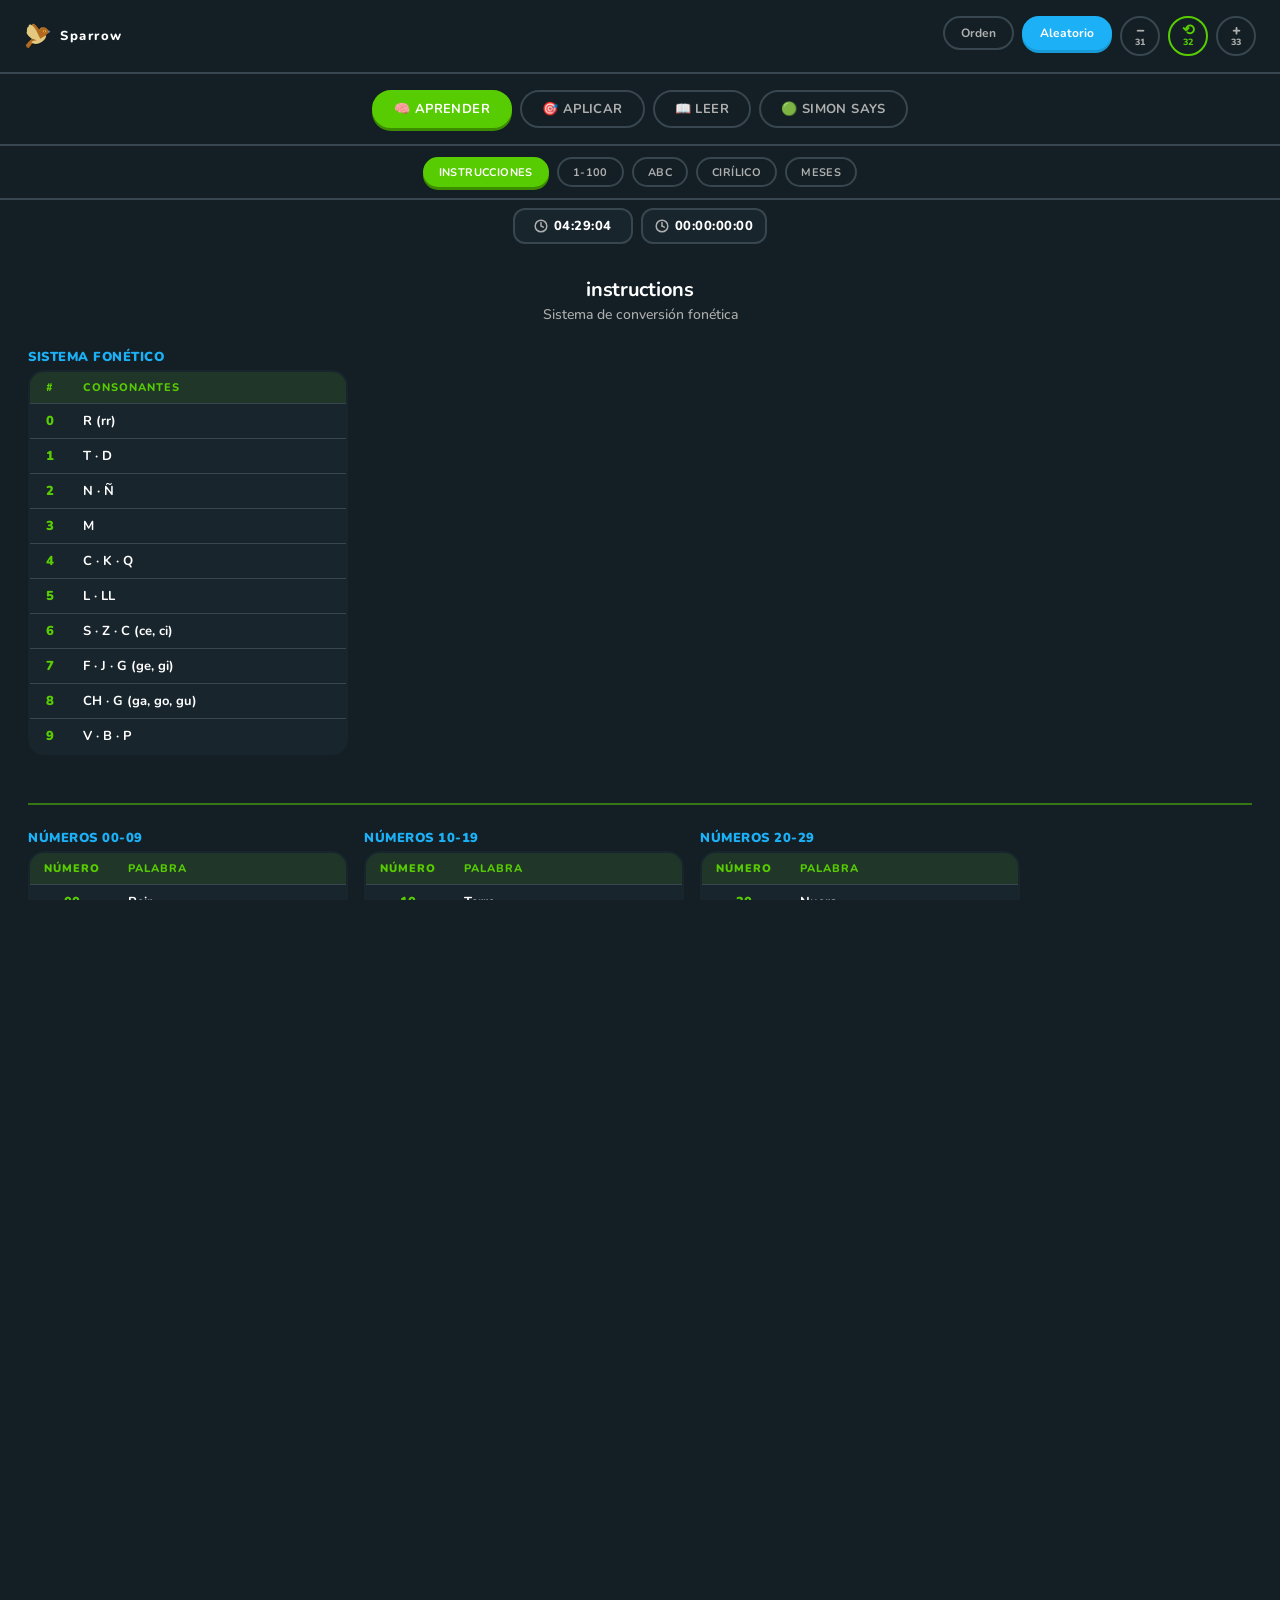
==== commit 4965c6da: "feat(pao): módulo PAO en Aplicar con flashcards, editor de listas y tabla en Instrucciones; refactor" ====
--- a/index.html
+++ b/index.html
@@ -122,240 +122,416 @@
       </div>
     </div>
     <div class="instructions-table" id="instructionsTable" style="display:none">
-      <table>
-        <thead><tr><th>#</th><th>Consonantes</th></tr></thead>
-        <tbody>
-          <tr><td>0</td><td>R (rr)</td></tr>
-          <tr><td>1</td><td>T · D</td></tr>
-          <tr><td>2</td><td>N · Ñ</td></tr>
-          <tr><td>3</td><td>M</td></tr>
-          <tr><td>4</td><td>C · K · Q</td></tr>
-          <tr><td>5</td><td>L · LL</td></tr>
-          <tr><td>6</td><td>S · Z · C (ce, ci)</td></tr>
-          <tr><td>7</td><td>F · J · G (ge, gi)</td></tr>
-          <tr><td>8</td><td>CH · G (ga, go, gu)</td></tr>
-          <tr><td>9</td><td>V · B · P</td></tr>
-        </tbody>
-      </table>
-      <table>
-        <thead><tr><th>Número</th><th>Palabra</th></tr></thead>
-        <tbody>
-          <tr><td>00</td><td>Reir</td></tr>
-          <tr><td>0</td><td>Aro</td></tr>
-          <tr><td>1</td><td>Tea</td></tr>
-          <tr><td>2</td><td>Noe</td></tr>
-          <tr><td>3</td><td>Amo</td></tr>
-          <tr><td>4</td><td>Oca</td></tr>
-          <tr><td>5</td><td>Ley</td></tr>
-          <tr><td>6</td><td>Oso</td></tr>
-          <tr><td>7</td><td>Fea</td></tr>
-          <tr><td>8</td><td>Ucha</td></tr>
-          <tr><td>9</td><td>Ave</td></tr>
-          <tr><td>10</td><td>Torre</td></tr>
-          <tr><td>11</td><td>Teta</td></tr>
-          <tr><td>12</td><td>Tina</td></tr>
-          <tr><td>13</td><td>Tomo</td></tr>
-          <tr><td>14</td><td>Taco</td></tr>
-          <tr><td>15</td><td>Tela</td></tr>
-          <tr><td>16</td><td>Tez</td></tr>
-          <tr><td>17</td><td>Tufo</td></tr>
-          <tr><td>18</td><td>Techo</td></tr>
-          <tr><td>19</td><td>Tubo</td></tr>
-          <tr><td>20</td><td>Nuera</td></tr>
-          <tr><td>21</td><td>Nido</td></tr>
-          <tr><td>22</td><td>Niño</td></tr>
-          <tr><td>23</td><td>Nomo</td></tr>
-          <tr><td>24</td><td>Naco</td></tr>
-          <tr><td>25</td><td>Nilo</td></tr>
-          <tr><td>26</td><td>Nuez</td></tr>
-          <tr><td>27</td><td>Naife</td></tr>
-          <tr><td>28</td><td>Nicho</td></tr>
-          <tr><td>29</td><td>Nube</td></tr>
-          <tr><td>30</td><td>Mar</td></tr>
-          <tr><td>31</td><td>Mito</td></tr>
-          <tr><td>32</td><td>Mono</td></tr>
-          <tr><td>33</td><td>Mama</td></tr>
-          <tr><td>34</td><td>Meca</td></tr>
-          <tr><td>35</td><td>Mulo</td></tr>
-          <tr><td>36</td><td>Mesa</td></tr>
-          <tr><td>37</td><td>Mufo</td></tr>
-          <tr><td>38</td><td>Mecha</td></tr>
-          <tr><td>39</td><td>Mapa</td></tr>
-          <tr><td>40</td><td>Corro</td></tr>
-          <tr><td>41</td><td>Codo</td></tr>
-          <tr><td>42</td><td>Cuna</td></tr>
-          <tr><td>43</td><td>Cama</td></tr>
-          <tr><td>44</td><td>Coco</td></tr>
-          <tr><td>45</td><td>Cola</td></tr>
-          <tr><td>46</td><td>Cazo</td></tr>
-          <tr><td>47</td><td>Café</td></tr>
-          <tr><td>48</td><td>Coche</td></tr>
-          <tr><td>49</td><td>Cubo</td></tr>
-          <tr><td>50</td><td>Lira</td></tr>
-          <tr><td>51</td><td>Loto</td></tr>
-          <tr><td>52</td><td>Luna</td></tr>
-          <tr><td>53</td><td>Lima</td></tr>
-          <tr><td>54</td><td>Loco</td></tr>
-          <tr><td>55</td><td>Lulu</td></tr>
-          <tr><td>56</td><td>Lazo</td></tr>
-          <tr><td>57</td><td>Elfo</td></tr>
-          <tr><td>58</td><td>Lucha</td></tr>
-          <tr><td>59</td><td>Lupa</td></tr>
-          <tr><td>60</td><td>Suero</td></tr>
-          <tr><td>61</td><td>Ostia</td></tr>
-          <tr><td>62</td><td>Zona</td></tr>
-          <tr><td>63</td><td>Sima</td></tr>
-          <tr><td>64</td><td>Saco</td></tr>
-          <tr><td>65</td><td>Sol</td></tr>
-          <tr><td>66</td><td>Seso</td></tr>
-          <tr><td>67</td><td>Sofa</td></tr>
-          <tr><td>68</td><td>Asecho</td></tr>
-          <tr><td>69</td><td>Sapo</td></tr>
-          <tr><td>70</td><td>Faro</td></tr>
-          <tr><td>71</td><td>Foto</td></tr>
-          <tr><td>72</td><td>Faena</td></tr>
-          <tr><td>73</td><td>Fama</td></tr>
-          <tr><td>74</td><td>Foca</td></tr>
-          <tr><td>75</td><td>Fiel</td></tr>
-          <tr><td>76</td><td>Fosa</td></tr>
-          <tr><td>77</td><td>Fofo</td></tr>
-          <tr><td>78</td><td>Ficha</td></tr>
-          <tr><td>79</td><td>Fobia</td></tr>
-          <tr><td>80</td><td>Chorro</td></tr>
-          <tr><td>81</td><td>Chita</td></tr>
-          <tr><td>82</td><td>Chino</td></tr>
-          <tr><td>83</td><td>Chama</td></tr>
-          <tr><td>84</td><td>Cheque</td></tr>
-          <tr><td>85</td><td>Chal</td></tr>
-          <tr><td>86</td><td>Choza</td></tr>
-          <tr><td>87</td><td>Enchufa</td></tr>
-          <tr><td>88</td><td>Chacha</td></tr>
-          <tr><td>89</td><td>Chapa</td></tr>
-          <tr><td>90</td><td>Burro</td></tr>
-          <tr><td>91</td><td>Pito</td></tr>
-          <tr><td>92</td><td>Pino</td></tr>
-          <tr><td>93</td><td>Puma</td></tr>
-          <tr><td>94</td><td>Vaca</td></tr>
-          <tr><td>95</td><td>Bala</td></tr>
-          <tr><td>96</td><td>Buzo</td></tr>
-          <tr><td>97</td><td>Bife</td></tr>
-          <tr><td>98</td><td>Bache</td></tr>
-          <tr><td>99</td><td>Pipa</td></tr>
-          <tr><td>100</td><td>Torero</td></tr>
-        </tbody>
-      </table>
-      <table>
-        <thead><tr><th>#</th><th>Cirílico</th><th>IPA</th></tr></thead>
-        <tbody>
-          <tr><td>1</td><td>А а</td><td>/a/</td></tr>
-          <tr><td>2</td><td>Б б</td><td>/b/</td></tr>
-          <tr><td>3</td><td>В в</td><td>/v/</td></tr>
-          <tr><td>4</td><td>Г г</td><td>/ɡ/</td></tr>
-          <tr><td>5</td><td>Д д</td><td>/d/</td></tr>
-          <tr><td>6</td><td>Е е</td><td>/je/, /e/</td></tr>
-          <tr><td>7</td><td>Ё ё</td><td>/jo/</td></tr>
-          <tr><td>8</td><td>Ж ж</td><td>/ʐ/</td></tr>
-          <tr><td>9</td><td>З з</td><td>/z/</td></tr>
-          <tr><td>10</td><td>И и</td><td>/i/</td></tr>
-          <tr><td>11</td><td>Й й</td><td>/j/</td></tr>
-          <tr><td>12</td><td>К к</td><td>/k/</td></tr>
-          <tr><td>13</td><td>Л л</td><td>/ɫ/, /lʲ/</td></tr>
-          <tr><td>14</td><td>М м</td><td>/m/</td></tr>
-          <tr><td>15</td><td>Н н</td><td>/n/</td></tr>
-          <tr><td>16</td><td>О о</td><td>/o/, /ɐ/</td></tr>
-          <tr><td>17</td><td>П п</td><td>/p/</td></tr>
-          <tr><td>18</td><td>Р р</td><td>/r/</td></tr>
-          <tr><td>19</td><td>С с</td><td>/s/</td></tr>
-          <tr><td>20</td><td>Т т</td><td>/t/</td></tr>
-          <tr><td>21</td><td>У у</td><td>/u/</td></tr>
-          <tr><td>22</td><td>Ф ф</td><td>/f/</td></tr>
-          <tr><td>23</td><td>Х х</td><td>/x/</td></tr>
-          <tr><td>24</td><td>Ц ц</td><td>/t͡s/</td></tr>
-          <tr><td>25</td><td>Ч ч</td><td>/t͡ɕ/</td></tr>
-          <tr><td>26</td><td>Ш ш</td><td>/ʂ/</td></tr>
-          <tr><td>27</td><td>Щ щ</td><td>/ɕː/</td></tr>
-          <tr><td>28</td><td>Ъ ъ</td><td>—</td></tr>
-          <tr><td>29</td><td>Ы ы</td><td>/ɨ/</td></tr>
-          <tr><td>30</td><td>Ь ь</td><td>—</td></tr>
-          <tr><td>31</td><td>Э э</td><td>/e/</td></tr>
-          <tr><td>32</td><td>Ю ю</td><td>/ju/</td></tr>
-          <tr><td>33</td><td>Я я</td><td>/ja/</td></tr>
-        </tbody>
-      </table>
-      <table>
-        <thead><tr><th>Carta</th><th>Código</th><th>Palabra</th></tr></thead>
-        <tbody>
-          <tr><td>♥ A</td><td>C1</td><td>Cero</td></tr>
-          <tr><td>♥ 2</td><td>C2</td><td>Cada</td></tr>
-          <tr><td>♥ 3</td><td>C3</td><td>Cano</td></tr>
-          <tr><td>♥ 4</td><td>C4</td><td>Cima</td></tr>
-          <tr><td>♥ 5</td><td>C5</td><td>Caqui</td></tr>
-          <tr><td>♥ 6</td><td>C6</td><td>Cala</td></tr>
-          <tr><td>♥ 7</td><td>C7</td><td>Cese</td></tr>
-          <tr><td>♥ 8</td><td>C8</td><td>Ceja</td></tr>
-          <tr><td>♥ 9</td><td>C9</td><td>Cacho</td></tr>
-          <tr><td>♥ 10</td><td>C10</td><td>Cebo</td></tr>
-          <tr><td>♥ J</td><td>C11</td><td>Coro</td></tr>
-          <tr><td>♥ Q</td><td>C12</td><td>Cono</td></tr>
-          <tr><td>♥ K</td><td>C13</td><td>Cuajo</td></tr>
-          <tr><td>♣ A</td><td>T1</td><td>Toro</td></tr>
-          <tr><td>♣ 2</td><td>T2</td><td>Todo</td></tr>
-          <tr><td>♣ 3</td><td>T3</td><td>Tuno</td></tr>
-          <tr><td>♣ 4</td><td>T4</td><td>Timo</td></tr>
-          <tr><td>♣ 5</td><td>T5</td><td>Tique</td></tr>
-          <tr><td>♣ 6</td><td>T6</td><td>Tala</td></tr>
-          <tr><td>♣ 7</td><td>T7</td><td>Tiza</td></tr>
-          <tr><td>♣ 8</td><td>T8</td><td>Tifo</td></tr>
-          <tr><td>♣ 9</td><td>T9</td><td>Toga</td></tr>
-          <tr><td>♣ 10</td><td>T10</td><td>Topo</td></tr>
-          <tr><td>♣ J</td><td>T11</td><td>Tira</td></tr>
-          <tr><td>♣ Q</td><td>T12</td><td>Tuna</td></tr>
-          <tr><td>♣ K</td><td>T13</td><td>Tuco</td></tr>
-          <tr><td>♠ A</td><td>P1</td><td>Paro</td></tr>
-          <tr><td>♠ 2</td><td>P2</td><td>Poda</td></tr>
-          <tr><td>♠ 3</td><td>P3</td><td>Pana</td></tr>
-          <tr><td>♠ 4</td><td>P4</td><td>Pomo</td></tr>
-          <tr><td>♠ 5</td><td>P5</td><td>Pique</td></tr>
-          <tr><td>♠ 6</td><td>P6</td><td>Pelo</td></tr>
-          <tr><td>♠ 7</td><td>P7</td><td>Pozo</td></tr>
-          <tr><td>♠ 8</td><td>P8</td><td>Paje</td></tr>
-          <tr><td>♠ 9</td><td>P9</td><td>Pago</td></tr>
-          <tr><td>♠ 10</td><td>P10</td><td>Pavo</td></tr>
-          <tr><td>♠ J</td><td>P11</td><td>Puro</td></tr>
-          <tr><td>♠ Q</td><td>P12</td><td>Poca</td></tr>
-          <tr><td>♠ K</td><td>P13</td><td>Puya</td></tr>
-          <tr><td>♦ A</td><td>D1</td><td>Doro</td></tr>
-          <tr><td>♦ 2</td><td>D2</td><td>Dato</td></tr>
-          <tr><td>♦ 3</td><td>D3</td><td>Dona</td></tr>
-          <tr><td>♦ 4</td><td>D4</td><td>Domo</td></tr>
-          <tr><td>♦ 5</td><td>D5</td><td>Duque</td></tr>
-          <tr><td>♦ 6</td><td>D6</td><td>Dólar</td></tr>
-          <tr><td>♦ 7</td><td>D7</td><td>Deseo</td></tr>
-          <tr><td>♦ 8</td><td>D8</td><td>Dije</td></tr>
-          <tr><td>♦ 9</td><td>D9</td><td>Ducha</td></tr>
-          <tr><td>♦ 10</td><td>D10</td><td>Debo</td></tr>
-          <tr><td>♦ J</td><td>D11</td><td>Duro</td></tr>
-          <tr><td>♦ Q</td><td>D12</td><td>Duda</td></tr>
-          <tr><td>♦ K</td><td>D13</td><td>Duelo</td></tr>
-        </tbody>
-      </table>
-      <table>
-        <thead><tr><th>Mes</th><th>Casilla</th></tr></thead>
-        <tbody>
-          <tr><td>Enero</td><td>❄️ Hielo</td></tr>
-          <tr><td>Febrero</td><td>💘 Cupido</td></tr>
-          <tr><td>Marzo</td><td>🌸 Flor</td></tr>
-          <tr><td>Abril</td><td>☔ Paraguas</td></tr>
-          <tr><td>Mayo</td><td>🐝 Abeja</td></tr>
-          <tr><td>Junio</td><td>🎓 Birrete</td></tr>
-          <tr><td>Julio</td><td>🎆 Fuegos artificiales</td></tr>
-          <tr><td>Agosto</td><td>🏖️ Playa</td></tr>
-          <tr><td>Septiembre</td><td>📚 Libro</td></tr>
-          <tr><td>Octubre</td><td>🎃 Calabaza</td></tr>
-          <tr><td>Noviembre</td><td>🍂 Hoja</td></tr>
-          <tr><td>Diciembre</td><td>🎄 Árbol de Navidad</td></tr>
-        </tbody>
-      </table>
+      <div class="instru-block">
+        <div class="instru-title">Sistema fonético</div>
+        <table>
+          <thead><tr><th>#</th><th>Consonantes</th></tr></thead>
+          <tbody>
+            <tr><td>0</td><td>R (rr)</td></tr>
+            <tr><td>1</td><td>T · D</td></tr>
+            <tr><td>2</td><td>N · Ñ</td></tr>
+            <tr><td>3</td><td>M</td></tr>
+            <tr><td>4</td><td>C · K · Q</td></tr>
+            <tr><td>5</td><td>L · LL</td></tr>
+            <tr><td>6</td><td>S · Z · C (ce, ci)</td></tr>
+            <tr><td>7</td><td>F · J · G (ge, gi)</td></tr>
+            <tr><td>8</td><td>CH · G (ga, go, gu)</td></tr>
+            <tr><td>9</td><td>V · B · P</td></tr>
+          </tbody>
+        </table>
+      </div>
+      <hr class="instru-hr">
+      <div class="instru-group">
+        <div class="instru-block">
+          <div class="instru-title">Números 00-09</div>
+          <table>
+            <thead><tr><th>Número</th><th>Palabra</th></tr></thead>
+            <tbody>
+              <tr><td>00</td><td>Reir</td></tr>
+              <tr><td>0</td><td>Aro</td></tr>
+              <tr><td>1</td><td>Tea</td></tr>
+              <tr><td>2</td><td>Noe</td></tr>
+              <tr><td>3</td><td>Amo</td></tr>
+              <tr><td>4</td><td>Oca</td></tr>
+              <tr><td>5</td><td>Ley</td></tr>
+              <tr><td>6</td><td>Oso</td></tr>
+              <tr><td>7</td><td>Fea</td></tr>
+              <tr><td>8</td><td>Ucha</td></tr>
+              <tr><td>9</td><td>Ave</td></tr>
+            </tbody>
+          </table>
+        </div>
+        <div class="instru-block">
+          <div class="instru-title">Números 10-19</div>
+          <table>
+            <thead><tr><th>Número</th><th>Palabra</th></tr></thead>
+            <tbody>
+              <tr><td>10</td><td>Torre</td></tr>
+              <tr><td>11</td><td>Teta</td></tr>
+              <tr><td>12</td><td>Tina</td></tr>
+              <tr><td>13</td><td>Tomo</td></tr>
+              <tr><td>14</td><td>Taco</td></tr>
+              <tr><td>15</td><td>Tela</td></tr>
+              <tr><td>16</td><td>Tez</td></tr>
+              <tr><td>17</td><td>Tufo</td></tr>
+              <tr><td>18</td><td>Techo</td></tr>
+              <tr><td>19</td><td>Tubo</td></tr>
+            </tbody>
+          </table>
+        </div>
+        <div class="instru-block">
+          <div class="instru-title">Números 20-29</div>
+          <table>
+            <thead><tr><th>Número</th><th>Palabra</th></tr></thead>
+            <tbody>
+              <tr><td>20</td><td>Nuera</td></tr>
+              <tr><td>21</td><td>Nido</td></tr>
+              <tr><td>22</td><td>Niño</td></tr>
+              <tr><td>23</td><td>Nomo</td></tr>
+              <tr><td>24</td><td>Naco</td></tr>
+              <tr><td>25</td><td>Nilo</td></tr>
+              <tr><td>26</td><td>Nuez</td></tr>
+              <tr><td>27</td><td>Naife</td></tr>
+              <tr><td>28</td><td>Nicho</td></tr>
+              <tr><td>29</td><td>Nube</td></tr>
+            </tbody>
+          </table>
+        </div>
+        <div class="instru-block">
+          <div class="instru-title">Números 30-39</div>
+          <table>
+            <thead><tr><th>Número</th><th>Palabra</th></tr></thead>
+            <tbody>
+              <tr><td>30</td><td>Mar</td></tr>
+              <tr><td>31</td><td>Mito</td></tr>
+              <tr><td>32</td><td>Mono</td></tr>
+              <tr><td>33</td><td>Mama</td></tr>
+              <tr><td>34</td><td>Meca</td></tr>
+              <tr><td>35</td><td>Mulo</td></tr>
+              <tr><td>36</td><td>Mesa</td></tr>
+              <tr><td>37</td><td>Mufo</td></tr>
+              <tr><td>38</td><td>Mecha</td></tr>
+              <tr><td>39</td><td>Mapa</td></tr>
+            </tbody>
+          </table>
+        </div>
+        <div class="instru-block">
+          <div class="instru-title">Números 40-49</div>
+          <table>
+            <thead><tr><th>Número</th><th>Palabra</th></tr></thead>
+            <tbody>
+              <tr><td>40</td><td>Corro</td></tr>
+              <tr><td>41</td><td>Codo</td></tr>
+              <tr><td>42</td><td>Cuna</td></tr>
+              <tr><td>43</td><td>Cama</td></tr>
+              <tr><td>44</td><td>Coco</td></tr>
+              <tr><td>45</td><td>Cola</td></tr>
+              <tr><td>46</td><td>Cazo</td></tr>
+              <tr><td>47</td><td>Café</td></tr>
+              <tr><td>48</td><td>Coche</td></tr>
+              <tr><td>49</td><td>Cubo</td></tr>
+            </tbody>
+          </table>
+        </div>
+        <div class="instru-block">
+          <div class="instru-title">Números 50-59</div>
+          <table>
+            <thead><tr><th>Número</th><th>Palabra</th></tr></thead>
+            <tbody>
+              <tr><td>50</td><td>Lira</td></tr>
+              <tr><td>51</td><td>Loto</td></tr>
+              <tr><td>52</td><td>Luna</td></tr>
+              <tr><td>53</td><td>Lima</td></tr>
+              <tr><td>54</td><td>Loco</td></tr>
+              <tr><td>55</td><td>Lulu</td></tr>
+              <tr><td>56</td><td>Lazo</td></tr>
+              <tr><td>57</td><td>Elfo</td></tr>
+              <tr><td>58</td><td>Lucha</td></tr>
+              <tr><td>59</td><td>Lupa</td></tr>
+            </tbody>
+          </table>
+        </div>
+        <div class="instru-block">
+          <div class="instru-title">Números 60-69</div>
+          <table>
+            <thead><tr><th>Número</th><th>Palabra</th></tr></thead>
+            <tbody>
+              <tr><td>60</td><td>Suero</td></tr>
+              <tr><td>61</td><td>Ostia</td></tr>
+              <tr><td>62</td><td>Zona</td></tr>
+              <tr><td>63</td><td>Sima</td></tr>
+              <tr><td>64</td><td>Saco</td></tr>
+              <tr><td>65</td><td>Sol</td></tr>
+              <tr><td>66</td><td>Seso</td></tr>
+              <tr><td>67</td><td>Sofa</td></tr>
+              <tr><td>68</td><td>Asecho</td></tr>
+              <tr><td>69</td><td>Sapo</td></tr>
+            </tbody>
+          </table>
+        </div>
+        <div class="instru-block">
+          <div class="instru-title">Números 70-79</div>
+          <table>
+            <thead><tr><th>Número</th><th>Palabra</th></tr></thead>
+            <tbody>
+              <tr><td>70</td><td>Faro</td></tr>
+              <tr><td>71</td><td>Foto</td></tr>
+              <tr><td>72</td><td>Faena</td></tr>
+              <tr><td>73</td><td>Fama</td></tr>
+              <tr><td>74</td><td>Foca</td></tr>
+              <tr><td>75</td><td>Fiel</td></tr>
+              <tr><td>76</td><td>Fosa</td></tr>
+              <tr><td>77</td><td>Fofo</td></tr>
+              <tr><td>78</td><td>Ficha</td></tr>
+              <tr><td>79</td><td>Fobia</td></tr>
+            </tbody>
+          </table>
+        </div>
+        <div class="instru-block">
+          <div class="instru-title">Números 80-89</div>
+          <table>
+            <thead><tr><th>Número</th><th>Palabra</th></tr></thead>
+            <tbody>
+              <tr><td>80</td><td>Chorro</td></tr>
+              <tr><td>81</td><td>Chita</td></tr>
+              <tr><td>82</td><td>Chino</td></tr>
+              <tr><td>83</td><td>Chama</td></tr>
+              <tr><td>84</td><td>Cheque</td></tr>
+              <tr><td>85</td><td>Chal</td></tr>
+              <tr><td>86</td><td>Choza</td></tr>
+              <tr><td>87</td><td>Enchufa</td></tr>
+              <tr><td>88</td><td>Chacha</td></tr>
+              <tr><td>89</td><td>Chapa</td></tr>
+            </tbody>
+          </table>
+        </div>
+        <div class="instru-block">
+          <div class="instru-title">Números 90-99</div>
+          <table>
+            <thead><tr><th>Número</th><th>Palabra</th></tr></thead>
+            <tbody>
+              <tr><td>90</td><td>Burro</td></tr>
+              <tr><td>91</td><td>Pito</td></tr>
+              <tr><td>92</td><td>Pino</td></tr>
+              <tr><td>93</td><td>Puma</td></tr>
+              <tr><td>94</td><td>Vaca</td></tr>
+              <tr><td>95</td><td>Bala</td></tr>
+              <tr><td>96</td><td>Buzo</td></tr>
+              <tr><td>97</td><td>Bife</td></tr>
+              <tr><td>98</td><td>Bache</td></tr>
+              <tr><td>99</td><td>Pipa</td></tr>
+            </tbody>
+          </table>
+        </div>
+        <div class="instru-block">
+          <div class="instru-title">Números 100</div>
+          <table>
+            <thead><tr><th>Número</th><th>Palabra</th></tr></thead>
+            <tbody>
+              <tr><td>100</td><td>Torero</td></tr>
+            </tbody>
+          </table>
+        </div>
+      </div>
+      <hr class="instru-hr">
+      <div class="instru-group">
+        <div class="instru-block">
+          <div class="instru-title">Cirílico 1-10</div>
+          <table>
+            <thead><tr><th>#</th><th>Cirílico</th><th>IPA</th></tr></thead>
+            <tbody>
+              <tr><td>1</td><td>А а</td><td>/a/</td></tr>
+              <tr><td>2</td><td>Б б</td><td>/b/</td></tr>
+              <tr><td>3</td><td>В в</td><td>/v/</td></tr>
+              <tr><td>4</td><td>Г г</td><td>/ɡ/</td></tr>
+              <tr><td>5</td><td>Д д</td><td>/d/</td></tr>
+              <tr><td>6</td><td>Е е</td><td>/je/, /e/</td></tr>
+              <tr><td>7</td><td>Ё ё</td><td>/jo/</td></tr>
+              <tr><td>8</td><td>Ж ж</td><td>/ʐ/</td></tr>
+              <tr><td>9</td><td>З з</td><td>/z/</td></tr>
+              <tr><td>10</td><td>И и</td><td>/i/</td></tr>
+            </tbody>
+          </table>
+        </div>
+        <div class="instru-block">
+          <div class="instru-title">Cirílico 11-20</div>
+          <table>
+            <thead><tr><th>#</th><th>Cirílico</th><th>IPA</th></tr></thead>
+            <tbody>
+              <tr><td>11</td><td>Й й</td><td>/j/</td></tr>
+              <tr><td>12</td><td>К к</td><td>/k/</td></tr>
+              <tr><td>13</td><td>Л л</td><td>/ɫ/, /lʲ/</td></tr>
+              <tr><td>14</td><td>М м</td><td>/m/</td></tr>
+              <tr><td>15</td><td>Н н</td><td>/n/</td></tr>
+              <tr><td>16</td><td>О о</td><td>/o/, /ɐ/</td></tr>
+              <tr><td>17</td><td>П п</td><td>/p/</td></tr>
+              <tr><td>18</td><td>Р р</td><td>/r/</td></tr>
+              <tr><td>19</td><td>С с</td><td>/s/</td></tr>
+              <tr><td>20</td><td>Т т</td><td>/t/</td></tr>
+            </tbody>
+          </table>
+        </div>
+        <div class="instru-block">
+          <div class="instru-title">Cirílico 21-30</div>
+          <table>
+            <thead><tr><th>#</th><th>Cirílico</th><th>IPA</th></tr></thead>
+            <tbody>
+              <tr><td>21</td><td>У у</td><td>/u/</td></tr>
+              <tr><td>22</td><td>Ф ф</td><td>/f/</td></tr>
+              <tr><td>23</td><td>Х х</td><td>/x/</td></tr>
+              <tr><td>24</td><td>Ц ц</td><td>/t͡s/</td></tr>
+              <tr><td>25</td><td>Ч ч</td><td>/t͡ɕ/</td></tr>
+              <tr><td>26</td><td>Ш ш</td><td>/ʂ/</td></tr>
+              <tr><td>27</td><td>Щ щ</td><td>/ɕː/</td></tr>
+              <tr><td>28</td><td>Ъ ъ</td><td>—</td></tr>
+              <tr><td>29</td><td>Ы ы</td><td>/ɨ/</td></tr>
+              <tr><td>30</td><td>Ь ь</td><td>—</td></tr>
+            </tbody>
+          </table>
+        </div>
+        <div class="instru-block">
+          <div class="instru-title">Cirílico 31-33</div>
+          <table>
+            <thead><tr><th>#</th><th>Cirílico</th><th>IPA</th></tr></thead>
+            <tbody>
+              <tr><td>31</td><td>Э э</td><td>/e/</td></tr>
+              <tr><td>32</td><td>Ю ю</td><td>/ju/</td></tr>
+              <tr><td>33</td><td>Я я</td><td>/ja/</td></tr>
+            </tbody>
+          </table>
+        </div>
+      </div>
+      <hr class="instru-hr">
+      <div class="instru-group">
+        <div class="instru-block">
+          <div class="instru-title">Cartas ♥ Corazón</div>
+          <table>
+            <thead><tr><th>Carta</th><th>Código</th><th>Palabra</th></tr></thead>
+            <tbody>
+              <tr><td>♥ A</td><td>C1</td><td>Cero</td></tr>
+              <tr><td>♥ 2</td><td>C2</td><td>Cada</td></tr>
+              <tr><td>♥ 3</td><td>C3</td><td>Cano</td></tr>
+              <tr><td>♥ 4</td><td>C4</td><td>Cima</td></tr>
+              <tr><td>♥ 5</td><td>C5</td><td>Caqui</td></tr>
+              <tr><td>♥ 6</td><td>C6</td><td>Cala</td></tr>
+              <tr><td>♥ 7</td><td>C7</td><td>Cese</td></tr>
+              <tr><td>♥ 8</td><td>C8</td><td>Ceja</td></tr>
+              <tr><td>♥ 9</td><td>C9</td><td>Cacho</td></tr>
+              <tr><td>♥ 10</td><td>C10</td><td>Cebo</td></tr>
+              <tr><td>♥ J</td><td>C11</td><td>Coro</td></tr>
+              <tr><td>♥ Q</td><td>C12</td><td>Cono</td></tr>
+              <tr><td>♥ K</td><td>C13</td><td>Cuajo</td></tr>
+            </tbody>
+          </table>
+        </div>
+        <div class="instru-block">
+          <div class="instru-title">Cartas ♣ Trébol</div>
+          <table>
+            <thead><tr><th>Carta</th><th>Código</th><th>Palabra</th></tr></thead>
+            <tbody>
+              <tr><td>♣ A</td><td>T1</td><td>Toro</td></tr>
+              <tr><td>♣ 2</td><td>T2</td><td>Todo</td></tr>
+              <tr><td>♣ 3</td><td>T3</td><td>Tuno</td></tr>
+              <tr><td>♣ 4</td><td>T4</td><td>Timo</td></tr>
+              <tr><td>♣ 5</td><td>T5</td><td>Tique</td></tr>
+              <tr><td>♣ 6</td><td>T6</td><td>Tala</td></tr>
+              <tr><td>♣ 7</td><td>T7</td><td>Tiza</td></tr>
+              <tr><td>♣ 8</td><td>T8</td><td>Tifo</td></tr>
+              <tr><td>♣ 9</td><td>T9</td><td>Toga</td></tr>
+              <tr><td>♣ 10</td><td>T10</td><td>Topo</td></tr>
+              <tr><td>♣ J</td><td>T11</td><td>Tira</td></tr>
+              <tr><td>♣ Q</td><td>T12</td><td>Tuna</td></tr>
+              <tr><td>♣ K</td><td>T13</td><td>Tuco</td></tr>
+            </tbody>
+          </table>
+        </div>
+        <div class="instru-block">
+          <div class="instru-title">Cartas ♠ Picas</div>
+          <table>
+            <thead><tr><th>Carta</th><th>Código</th><th>Palabra</th></tr></thead>
+            <tbody>
+              <tr><td>♠ A</td><td>P1</td><td>Paro</td></tr>
+              <tr><td>♠ 2</td><td>P2</td><td>Poda</td></tr>
+              <tr><td>♠ 3</td><td>P3</td><td>Pana</td></tr>
+              <tr><td>♠ 4</td><td>P4</td><td>Pomo</td></tr>
+              <tr><td>♠ 5</td><td>P5</td><td>Pique</td></tr>
+              <tr><td>♠ 6</td><td>P6</td><td>Pelo</td></tr>
+              <tr><td>♠ 7</td><td>P7</td><td>Pozo</td></tr>
+              <tr><td>♠ 8</td><td>P8</td><td>Paje</td></tr>
+              <tr><td>♠ 9</td><td>P9</td><td>Pago</td></tr>
+              <tr><td>♠ 10</td><td>P10</td><td>Pavo</td></tr>
+              <tr><td>♠ J</td><td>P11</td><td>Puro</td></tr>
+              <tr><td>♠ Q</td><td>P12</td><td>Poca</td></tr>
+              <tr><td>♠ K</td><td>P13</td><td>Puya</td></tr>
+            </tbody>
+          </table>
+        </div>
+        <div class="instru-block">
+          <div class="instru-title">Cartas ♦ Diamantes</div>
+          <table>
+            <thead><tr><th>Carta</th><th>Código</th><th>Palabra</th></tr></thead>
+            <tbody>
+              <tr><td>♦ A</td><td>D1</td><td>Doro</td></tr>
+              <tr><td>♦ 2</td><td>D2</td><td>Dato</td></tr>
+              <tr><td>♦ 3</td><td>D3</td><td>Dona</td></tr>
+              <tr><td>♦ 4</td><td>D4</td><td>Domo</td></tr>
+              <tr><td>♦ 5</td><td>D5</td><td>Duque</td></tr>
+              <tr><td>♦ 6</td><td>D6</td><td>Dólar</td></tr>
+              <tr><td>♦ 7</td><td>D7</td><td>Deseo</td></tr>
+              <tr><td>♦ 8</td><td>D8</td><td>Dije</td></tr>
+              <tr><td>♦ 9</td><td>D9</td><td>Ducha</td></tr>
+              <tr><td>♦ 10</td><td>D10</td><td>Debo</td></tr>
+              <tr><td>♦ J</td><td>D11</td><td>Duro</td></tr>
+              <tr><td>♦ Q</td><td>D12</td><td>Duda</td></tr>
+              <tr><td>♦ K</td><td>D13</td><td>Duelo</td></tr>
+            </tbody>
+          </table>
+        </div>
+      </div>
+      <hr class="instru-hr">
+      <div class="instru-group">
+        <div class="instru-block">
+          <div class="instru-title">Meses del año</div>
+          <table>
+            <thead><tr><th>Mes</th><th>Casilla</th></tr></thead>
+            <tbody>
+              <tr><td>Enero</td><td>❄️ Hielo</td></tr>
+              <tr><td>Febrero</td><td>💘 Cupido</td></tr>
+              <tr><td>Marzo</td><td>🌸 Flor</td></tr>
+              <tr><td>Abril</td><td>☔ Paraguas</td></tr>
+              <tr><td>Mayo</td><td>🐝 Abeja</td></tr>
+              <tr><td>Junio</td><td>🎓 Birrete</td></tr>
+              <tr><td>Julio</td><td>🎆 Fuegos artificiales</td></tr>
+              <tr><td>Agosto</td><td>🏖️ Playa</td></tr>
+              <tr><td>Septiembre</td><td>📚 Libro</td></tr>
+              <tr><td>Octubre</td><td>🎃 Calabaza</td></tr>
+              <tr><td>Noviembre</td><td>🍂 Hoja</td></tr>
+              <tr><td>Diciembre</td><td>🎄 Árbol de Navidad</td></tr>
+            </tbody>
+          </table>
+        </div>
+      </div>
+      <hr class="instru-hr">
+      <div class="instru-group">
+        <div class="instru-block">
+          <div class="instru-title">PAO</div>
+          <table>
+            <thead><tr><th>PAO · Dígito</th><th>Persona</th><th>Acción</th><th>Objeto</th></tr></thead>
+            <tbody>
+              <tr><td>0</td><td>Homero</td><td>corriendo</td><td>pelota</td></tr>
+              <tr><td>1</td><td>Batman</td><td>saltando</td><td>espada</td></tr>
+              <tr><td>2</td><td>Einstein</td><td>nadando</td><td>libro</td></tr>
+              <tr><td>3</td><td>Messi</td><td>bailando</td><td>guitarra</td></tr>
+              <tr><td>4</td><td>Drácula</td><td>volando</td><td>reloj</td></tr>
+              <tr><td>5</td><td>Abuela</td><td>cocinando</td><td>sartén</td></tr>
+              <tr><td>6</td><td>Hulk</td><td>rompiendo</td><td>martillo</td></tr>
+              <tr><td>7</td><td>Sherlock</td><td>escribiendo</td><td>lupa</td></tr>
+              <tr><td>8</td><td>Elvis</td><td>cantando</td><td>micrófono</td></tr>
+              <tr><td>9</td><td>Frankenstein</td><td>durmiendo</td><td>almohada</td></tr>
+            </tbody>
+          </table>
+        </div>
+      </div>
     </div>
     <div class="card-wrapper" id="cardContainer">
       <div class="empty-state" id="emptyState" style="display:none"></div>
@@ -459,9 +635,15 @@
 
 </div>
 
+<script src="js/datos.js"></script>
+<script src="js/juego-numbers.js"></script>
+<script src="js/juego-binario.js"></script>
+<script src="js/juego-deck.js"></script>
+<script src="js/juego-personal.js"></script>
 <script src="js/script.js"></script>
 <script src="js/lectura.js" defer></script>
 <script src="js/simon.js" defer></script>
+<script src="js/juego-pao.js" defer></script>
 <script src="js/complemento.js" defer></script>
 <script src="js/animales.js" defer></script>
 <script>
--- a/css/style.css
+++ b/css/style.css
@@ -481,33 +481,52 @@
 }
 
 .instructions-table {
-  width: 100%; max-width: 360px;
+  width: 100%;
   padding: 0 4px;
-  display: grid;
-  grid-template-columns: 1fr;
+  display: flex;
+  flex-direction: column;
+  gap: var(--sp-lg);
+  align-items: stretch;
+}
+
+.instru-group + .instru-hr {
+  margin-top: var(--sp-lg);
+}
+
+.instru-block + .instru-hr {
+  margin-top: var(--sp-lg);
+}
+
+.instru-group {
+  display: flex;
+  flex-wrap: wrap;
   gap: var(--sp-md);
-  align-items: start;
-}
-
-@media (min-width: 768px) {
-  .instructions-table {
-    max-width: 720px;
-    grid-template-columns: repeat(2, 1fr);
-  }
-}
-
-@media (min-width: 1024px) {
-  .instructions-table {
-    max-width: 1080px;
-    grid-template-columns: repeat(3, 1fr);
-  }
-}
-
-@media (min-width: 1440px) {
-  .instructions-table {
-    max-width: 1600px;
-    grid-template-columns: repeat(5, 1fr);
-  }
+  align-items: flex-start;
+  justify-content: flex-start;
+}
+
+.instru-hr {
+  border: none;
+  height: 2px;
+  background: var(--green);
+  opacity: 0.5;
+  margin: 4px 0 0;
+}
+
+.instru-block {
+  flex: 0 0 auto;
+  width: 320px;
+  display: flex;
+  flex-direction: column;
+  gap: var(--sp-xs);
+}
+
+.instru-title {
+  font-weight: 900;
+  font-size: 13px;
+  letter-spacing: 0.5px;
+  color: var(--blue);
+  text-transform: uppercase;
 }
 
 .instructions-table table {
@@ -2108,3 +2127,223 @@
   .anim-grid { grid-template-columns: repeat(2, 1fr); gap: 4px; }
   .anim-card { width: 70%; }
 }
+
+/* ========== PAO ========== */
+#paoModule {
+  display: flex;
+  flex-direction: column;
+  gap: var(--sp-md);
+  padding: 0 0 2em 0;
+  width: 100%;
+  max-width: 600px;
+  margin: 0 auto;
+}
+
+.pao-header {
+  display: flex;
+  align-items: center;
+  justify-content: space-between;
+}
+
+.pao-brand {
+  font-weight: 800;
+  font-size: 11px;
+  letter-spacing: 2px;
+  color: var(--blue);
+  text-transform: uppercase;
+}
+
+.pao-range {
+  font-weight: 900;
+  font-size: 22px;
+  color: var(--text);
+  letter-spacing: 1px;
+}
+
+.pao-stats {
+  display: grid;
+  grid-template-columns: repeat(4, 1fr);
+  gap: var(--sp-sm);
+}
+
+.pao-stat {
+  display: flex;
+  flex-direction: column;
+  align-items: center;
+  background: var(--bg-card);
+  border: 1px solid var(--border);
+  border-radius: var(--radius-md);
+  padding: 8px 4px;
+}
+
+.pao-stat span {
+  font-weight: 900;
+  font-size: 18px;
+  color: var(--text);
+}
+
+.pao-stat small {
+  font-size: 9px;
+  color: var(--text-dim);
+  text-transform: uppercase;
+  letter-spacing: 0.8px;
+  margin-top: 2px;
+}
+
+.pao-card {
+  background: var(--bg-card);
+  border: 2px solid var(--border);
+  border-radius: var(--radius-lg);
+  padding: 28px 20px;
+  display: flex;
+  flex-direction: column;
+  align-items: center;
+  gap: var(--sp-lg);
+  transition: border-color 0.2s ease;
+}
+
+.pao-card.pao-correct {
+  border-color: #58CC02;
+}
+
+.pao-card.pao-incorrect {
+  border-color: #E12B44;
+}
+
+.pao-scene {
+  display: flex;
+  flex-direction: column;
+  gap: 12px;
+  text-align: center;
+}
+
+.pao-word {
+  font-size: 26px;
+  font-weight: 900;
+  line-height: 1.2;
+}
+
+.pao-persona { color: var(--text); }
+.pao-accion { color: #E8A33D; }
+.pao-objeto { color: var(--blue); }
+
+.pao-input {
+  width: 160px;
+  text-align: center;
+  font-size: 34px;
+  font-weight: 900;
+  letter-spacing: 0.2em;
+  background: var(--bg);
+  border: 2px solid var(--border);
+  border-radius: var(--radius-md);
+  color: var(--text);
+  font-family: 'Nunito', sans-serif;
+  padding: 10px 0;
+  outline: none;
+  transition: border-color 0.15s;
+  font-variant-numeric: tabular-nums;
+}
+
+.pao-input:focus {
+  border-color: var(--blue);
+  box-shadow: 0 0 0 3px rgba(28, 176, 246, 0.15);
+}
+
+.pao-feedback-wrap {
+  display: flex;
+  flex-direction: column;
+  align-items: center;
+  gap: var(--sp-sm);
+}
+
+.pao-feedback {
+  font-weight: 900;
+  font-size: 16px;
+  text-transform: uppercase;
+  letter-spacing: 1.5px;
+}
+
+.pao-feedback.correct { color: #5FBE82; }
+.pao-feedback.incorrect { color: #E07561; }
+
+.pao-answer {
+  font-size: 14px;
+  color: var(--text-muted);
+}
+
+.pao-answer strong {
+  font-size: 20px;
+  color: var(--text);
+}
+
+.pao-answer .pao-wrong {
+  color: #E07561;
+}
+
+.pao-next-btn {
+  max-width: 200px;
+}
+
+.pao-hint {
+  text-align: center;
+  font-size: 11px;
+  color: var(--text-dim);
+}
+
+.pao-edit {
+  background: var(--bg-card);
+  border: 1px solid var(--border);
+  border-radius: var(--radius-lg);
+  padding: var(--sp-md);
+}
+
+.pao-reset-btn {
+  width: 100%;
+  margin-bottom: var(--sp-md);
+  color: #E07561;
+  border-color: #E07561;
+}
+
+.pao-reset-btn:active {
+  box-shadow: 0 0 0 #E07561;
+}
+
+.pao-edit-cat {
+  margin-bottom: var(--sp-md);
+}
+
+.pao-edit-title {
+  font-weight: 800;
+  font-size: 11px;
+  letter-spacing: 1px;
+  color: var(--blue);
+  text-transform: uppercase;
+  margin-bottom: var(--sp-sm);
+}
+
+.pao-edit-grid {
+  display: grid;
+  grid-template-columns: 1fr 1fr;
+  gap: 6px;
+}
+
+.pao-edit-row {
+  display: flex;
+  align-items: center;
+  gap: 6px;
+}
+
+.pao-edit-idx {
+  width: 16px;
+  text-align: center;
+  font-weight: 800;
+  font-size: 12px;
+  color: var(--text-dim);
+}
+
+.pao-edit-input {
+  flex: 1;
+  min-height: 34px;
+  padding: 4px 8px;
+  font-size: 12px;
+}
